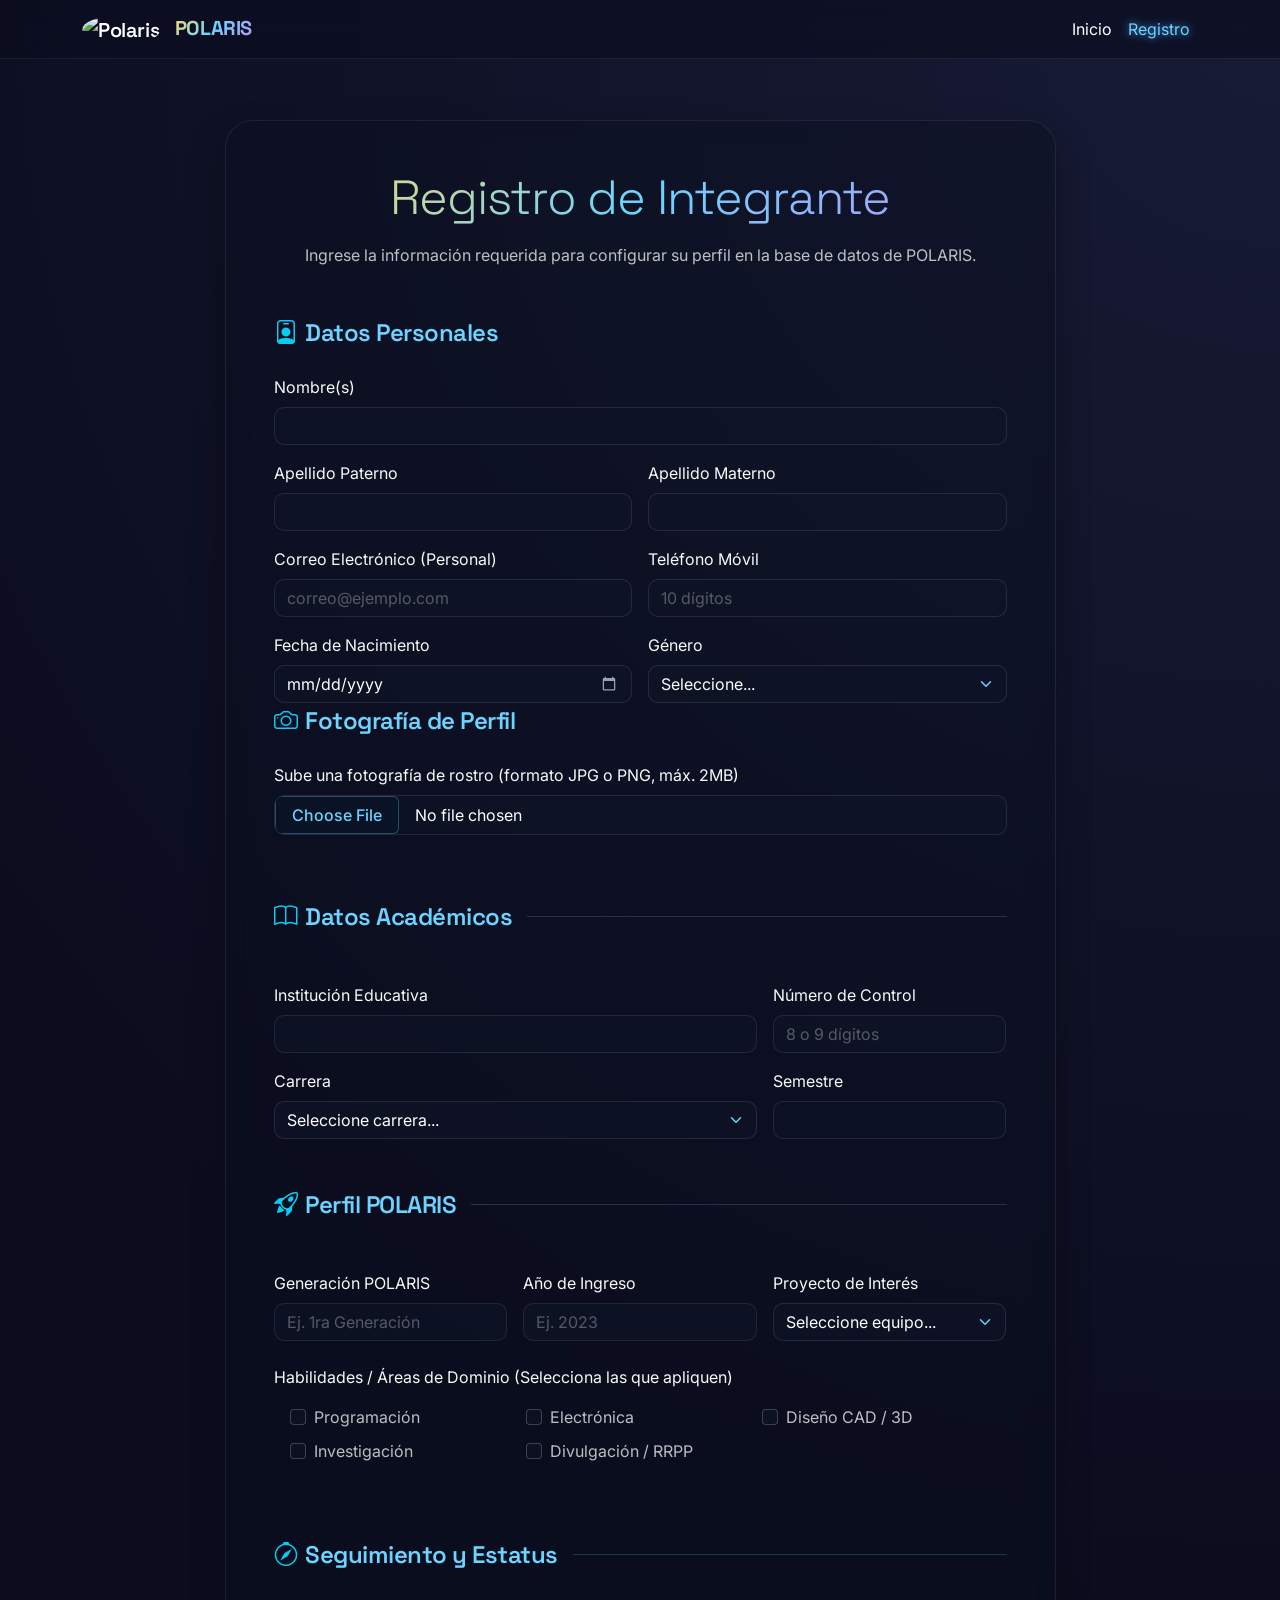
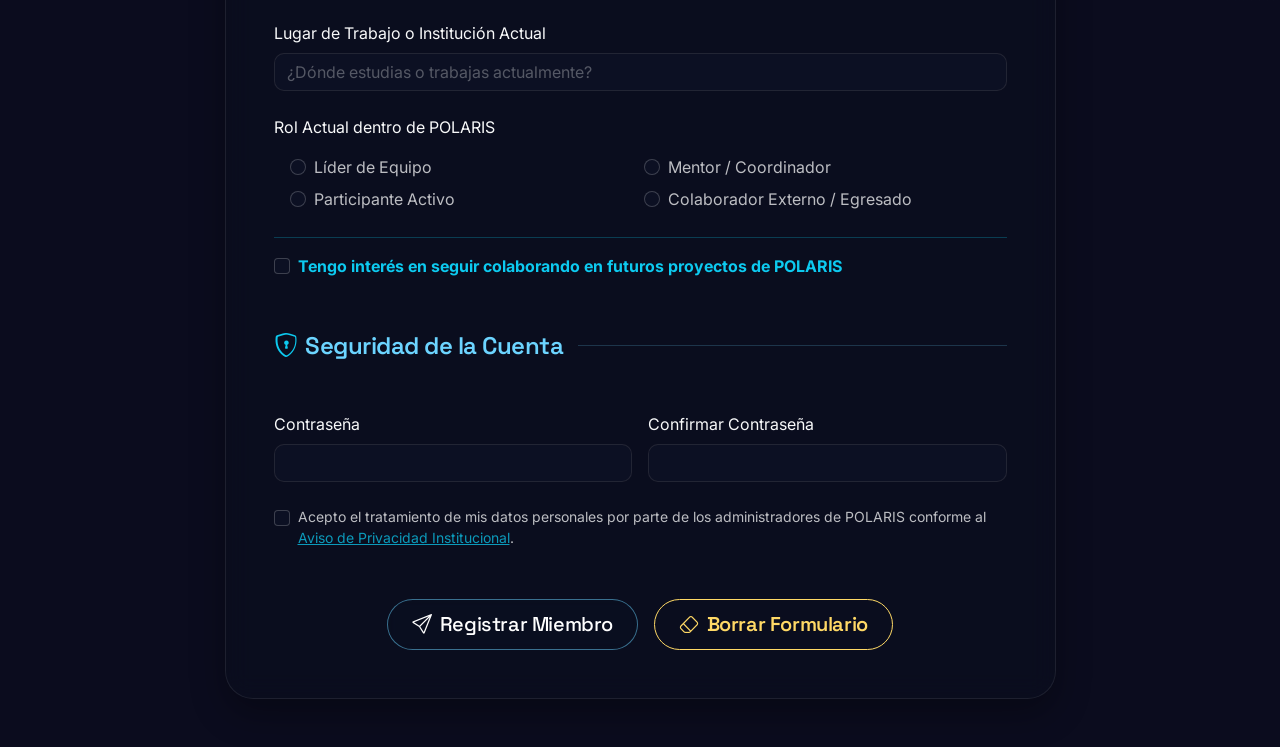
==== registro.html @ 2436511c "Commit prueba" ====
<!DOCTYPE html>

<html lang="es">
  <head>
  <meta charset="UTF-8">
    <meta name="viewport" content="width=device-width, initial-scale=1.0">
    <title>Registro | POLARIS Registry</title>
    <link href="https://cdn.jsdelivr.net/npm/bootstrap@5.3.2/dist/css/bootstrap.min.css" rel="stylesheet">
    <link rel="stylesheet" href="https://cdn.jsdelivr.net/npm/bootstrap-icons@1.11.3/font/bootstrap-icons.min.css">
    <link href="https://fonts.googleapis.com/css2?family=Space+Grotesk:wght@400;500;600;700&family=Inter:wght@300;400;500;600&display=swap" rel="stylesheet">
    <link rel="stylesheet" href="css/styles.css">
  </head>
<body class="fondo-estelar">

  <nav class="navbar navbar-expand-lg navbar-dark fixed-top navbar-vidrio">
    <div class="container">
    <a class="navbar-brand" href="index.html">
<img src="images/logo.png"
alt="Polaris"
class="imagen-circular"
style="height: 70px; width: 70px; margin-right: 10px; object-fit: cover;">      <span class="fw-bold texto-degradado">POLARIS</span>
</a>
<button class="navbar-toggler" type="button" data-bs-toggle="collapse" data-bs-target="#navbarPolaris">
<span class="navbar-toggler-icon"></span>
</button>
<div class="collapse navbar-collapse" id="navbarPolaris">
<ul class="navbar-nav ms-auto mb-2 mb-lg-0">
<li class="nav-item"><a class="nav-link" href="index.html">Inicio</a></li>
<li class="nav-item"><a class="nav-link active text-info" href="registro.html">Registro</a></li>
</ul>
</div>
</div>
</nav>

<main class="container py-5 mt-5">
<div class="row justify-content-center mt-4">
<div class="col-lg-10 col-xl-9">

  <div class="tarjeta-vidrio p-4 p-md-5">
    <div class="text-center mb-5">
      <h2 class="display-5 texto-degradado mb-3">Registro de Integrante</h2>
      <p class="text-light opacity-75">Ingrese la información requerida para configurar su perfil en la base de datos de POLARIS.</p>
    </div>

    <form action="#" method="POST" id="registration-form">
        
      <fieldset class="mb-5">
        <legend class="fs-4 mb-4"><i class="bi bi-person-badge text-info me-2"></i>Datos Personales</legend>
        
        <div class="mb-3">
          <label for="first-name" class="form-label text-light">Nombre(s)</label>
          <input type="text" class="form-control input-espacial" id="first-name" name="first-name" required>
        </div>

        <div class="row g-3 mb-3">
          <div class="col-md-6">
            <label for="last-name-p" class="form-label text-light">Apellido Paterno</label>
            <input type="text" class="form-control input-espacial" id="last-name-p" name="last-name-p" required>
          </div>
          <div class="col-md-6">
            <label for="last-name-m" class="form-label text-light">Apellido Materno</label>
            <input type="text" class="form-control input-espacial" id="last-name-m" name="last-name-m" required>
          </div>
        </div>

        <div class="row g-3 mb-3">
          <div class="col-md-6">
            <label for="personal-email" class="form-label text-light">Correo Electrónico (Personal)</label>
            <input type="email" class="form-control input-espacial" id="personal-email" name="personal-email" required placeholder="correo@ejemplo.com">
          </div>
          <div class="col-md-6">
            <label for="phone" class="form-label text-light">Teléfono Móvil</label>
            <input type="tel" class="form-control input-espacial" id="phone" name="phone" required placeholder="10 dígitos" pattern="[0-9]{10}">
          </div>
        </div>

        <div class="row g-3">
          <div class="col-md-6">
            <label for="birth-date" class="form-label text-light">Fecha de Nacimiento</label>
            <input type="date" class="form-control input-espacial" id="birth-date" name="birth-date" required>
          </div>
          <div class="col-md-6">
            <label for="gender" class="form-label text-light">Género</label>
            <select class="form-select input-espacial" id="gender" name="gender" required>
              <option value="" disabled selected>Seleccione...</option>
              <option value="M">Masculino</option>
              <option value="F">Femenino</option>
              <option value="O">Otro / Prefiero no decirlo</option>
            </select>
          </div>
        </div>
        <legend class="fs-4 mb-4"><i class="bi bi-camera text-info me-2"></i>Fotografía de Perfil</legend>
<div class="mb-3">
<label for="profile-pic" class="form-label text-light">Sube una fotografía de rostro (formato JPG o PNG, máx. 2MB)</label>
<input type="file" class="form-control input-espacial" id="profile-pic" name="profile-pic" accept="image/png, image/jpeg" required>
</div>
      </fieldset>
      



      <fieldset class="mb-5">
        <legend class="fs-4 mb-4"><i class="bi bi-book text-info me-2"></i>Datos Académicos</legend>
        
        <div class="row g-3 mb-3">
          <div class="col-md-8">
            <label for="institution" class="form-label text-light">Institución Educativa</label>
            <input type="text" class="form-control input-espacial" id="institution" name="institution" required>
          </div>
          <div class="col-md-4">
            <label for="student-id" class="form-label text-light">Número de Control</label>
            <input type="text" class="form-control input-espacial" id="student-id" name="student-id" placeholder="8 o 9 dígitos" required>
          </div>
        </div>

        <div class="row g-3">
          <div class="col-md-8">
            <label for="career" class="form-label text-light">Carrera</label>
            <select class="form-select input-espacial" id="career" name="career" required>
              <option value="" disabled selected>Seleccione carrera...</option>
              <option value="sistemas">Ing. en Sistemas Computacionales</option>
              <option value="mecatronica">Ing. Mecatrónica</option>
              <option value="electronica">Ing. Electrónica</option>
              <option value="redes">Ing. en Redes</option>
              <option value="otra">Otra</option>
            </select>
          </div>
          <div class="col-md-4">
            <label for="semester" class="form-label text-light">Semestre</label>
            <input type="number" class="form-control input-espacial" id="semester" name="semester" min="1" max="14" required>
          </div>
        </div>
      </fieldset>


      
      <fieldset class="mb-5">
        <legend class="fs-4 mb-4"><i class="bi bi-rocket-takeoff text-info me-2"></i>Perfil POLARIS</legend>
        
        <div class="row g-3 mb-4">
          <div class="col-md-4">
            <label for="polaris-gen" class="form-label text-light">Generación POLARIS</label>
            <input type="text" class="form-control input-espacial" id="polaris-gen" name="polaris-gen" placeholder="Ej. 1ra Generación" required>
          </div>
          <div class="col-md-4">
            <label for="admission-year" class="form-label text-light">Año de Ingreso</label>
            <input type="number" class="form-control input-espacial" id="admission-year" name="admission-year" min="2020" max="2030" placeholder="Ej. 2023" required>
          </div>
          <div class="col-md-4">
            <label for="project-interest" class="form-label text-light">Proyecto de Interés</label>
            <select class="form-select input-espacial" id="project-interest" name="project-interest" required>
              <option value="" disabled selected>Seleccione equipo...</option>
              <option value="mentes">Mentes en Órbita</option>
              <option value="polarix">PolariX</option>
              <option value="hydronautas">Hydronautas</option>
              <option value="otro">Otro</option>
            </select>
          </div>
        </div>

        <div class="mb-4">
          <label class="form-label text-light d-block mb-3">Habilidades / Áreas de Dominio (Selecciona las que apliquen)</label>
          <div class="row g-2 px-3">
            <div class="col-md-4 col-sm-6">
              <div class="form-check custom-checkbox">
                <input class="form-check-input input-espacial-check" type="checkbox" value="programacion" id="hab-prog">
                <label class="form-check-label text-light opacity-75" for="hab-prog">Programación</label>
              </div>
            </div>
            <div class="col-md-4 col-sm-6">
              <div class="form-check custom-checkbox">
                <input class="form-check-input input-espacial-check" type="checkbox" value="electronica" id="hab-elec">
                <label class="form-check-label text-light opacity-75" for="hab-elec">Electrónica</label>
              </div>
            </div>
            <div class="col-md-4 col-sm-6">
              <div class="form-check custom-checkbox">
                <input class="form-check-input input-espacial-check" type="checkbox" value="cad" id="hab-cad">
                <label class="form-check-label text-light opacity-75" for="hab-cad">Diseño CAD / 3D</label>
              </div>
            </div>
            <div class="col-md-4 col-sm-6">
              <div class="form-check custom-checkbox">
                <input class="form-check-input input-espacial-check" type="checkbox" value="investigacion" id="hab-inv">
                <label class="form-check-label text-light opacity-75" for="hab-inv">Investigación</label>
              </div>
            </div>
            <div class="col-md-4 col-sm-6">
              <div class="form-check custom-checkbox">
                <input class="form-check-input input-espacial-check" type="checkbox" value="divulgacion" id="hab-div">
                <label class="form-check-label text-light opacity-75" for="hab-div">Divulgación / RRPP</label>
              </div>
            </div>
          </div>
        </div>
      </fieldset>

      <fieldset class="mb-5">
        <legend class="fs-4 mb-4"><i class="bi bi-compass text-info me-2"></i>Seguimiento y Estatus</legend>

        <div class="mb-4">
          <label for="current-workplace" class="form-label text-light">Lugar de Trabajo o Institución Actual</label>
          <input type="text" class="form-control input-espacial" id="current-workplace" name="current-workplace" placeholder="¿Dónde estudias o trabajas actualmente?">
        </div>

        <div class="mb-4">
          <label class="form-label text-light d-block mb-3">Rol Actual dentro de POLARIS</label>
          <div class="row g-2 px-3">
            <div class="col-md-6">
              <div class="form-check">
                <input class="form-check-input input-espacial-radio" type="radio" name="current-role" id="rol-lider" value="lider" required>
                <label class="form-check-label text-light opacity-75" for="rol-lider">Líder de Equipo</label>
              </div>
              <div class="form-check mt-2">
                <input class="form-check-input input-espacial-radio" type="radio" name="current-role" id="rol-participante" value="participante" required >
                <label class="form-check-label text-light opacity-75" for="rol-participante">Participante Activo</label>
              </div>
            </div>
            <div class="col-md-6">
              <div class="form-check">
                <input class="form-check-input input-espacial-radio" type="radio" name="current-role" id="rol-mentor" value="mentor" required>
                <label class="form-check-label text-light opacity-75" for="rol-mentor">Mentor / Coordinador</label>
              </div>
              <div class="form-check mt-2">
                <input class="form-check-input input-espacial-radio" type="radio" name="current-role" id="rol-colaborador" value="colaborador" required>
                <label class="form-check-label text-light opacity-75" for="rol-colaborador">Colaborador Externo / Egresado</label>
              </div>
            </div>
          </div>
        </div>

        <div class="form-check custom-checkbox mt-4 border-top border-info border-opacity-25 pt-3">
          <input class="form-check-input input-espacial-check" type="checkbox" value="si" id="continue-collaborating" >
          <label class="form-check-label text-info fw-bold" for="continue-collaborating">
            Tengo interés en seguir colaborando en futuros proyectos de POLARIS
          </label>
        </div>
      </fieldset>

      <fieldset class="mb-5">
        <legend class="fs-4 mb-4"><i class="bi bi-shield-lock text-info me-2"></i>Seguridad de la Cuenta</legend>
        <div class="row g-3">
          <div class="col-md-6">
            <label for="password" class="form-label text-light">Contraseña</label>
            <input type="password" class="form-control input-espacial" id="password" name="password" required minlength="8">
          </div>
          <div class="col-md-6">
            <label for="confirm-password" class="form-label text-light">Confirmar Contraseña</label>
            <input type="password" class="form-control input-espacial" id="confirm-password" name="confirm-password" required minlength="8">
          </div>
        </div>

        <br>
        <div class="form-check custom-checkbox">
          <input class="form-check-input input-espacial-check" type="checkbox" value="" id="privacyPolicy" required>
          <label class="form-check-label text-light small opacity-75" for="privacyPolicy">
            Acepto el tratamiento de mis datos personales por parte de los administradores de POLARIS conforme al <a href="#" class="text-info">Aviso de Privacidad Institucional</a>.
          </label>
          <div class="invalid-feedback">
            Debe aceptar los términos para continuar.
          </div>
        </div>
      </fieldset>

      <div class="d-flex flex-wrap gap-3 justify-content-center mt-4">
        <button type="submit" class="btn boton-neon btn-lg px-4"><i class="bi bi-send me-2"></i>Registrar Miembro</button>
        <button type="reset" class="btn boton-contorno-neon btn-lg px-4"><i class="bi bi-eraser me-2"></i>Borrar Formulario</button>
      </div>
    </form>

  </div>
</div>
---- css/styles.css ----
/* === RESET Y BASE === */
* {
  margin: 0;
  padding: 0;
  box-sizing: border-box;
}

body {
  font-family: 'Inter', sans-serif;
  background-color: #0B0C1E;
  color: #e0e0f0;
  scroll-behavior: smooth;
  display: flex;
  flex-direction: column;
  min-height: 100vh; /* Para que el footer se quede abajo si hay poco contenido */
}

/* Utilidad para páginas secundarias que no tienen imagen hero */
.fondo-estelar {
  background-image: radial-gradient(circle at top right, rgba(26, 31, 58, 0.8), #0B0C1E 60%);
}

h1, h2, h3, h4, h5, legend, .navbar-brand, .btn {
  font-family: 'Space Grotesk', sans-serif;
  font-weight: 600;
  letter-spacing: -0.02em;
}

/* === VARIABLES (paleta de colores) === */
:root {
  --espacio-profundo: #0B0C1E;
  --nebulosa: #1A1F3A;
  --noche-violacea: #2D2F5E;
  --neon-azul: #4A9FF5;
  --cian-cosmico: #6CD4FF;
  --brillo-estelar: #FFD966;
  --fondo-vidrio: rgba(10, 15, 30, 0.4);
  --borde-vidrio: rgba(255, 255, 255, 0.08);
}

.texto-degradado {
  background: linear-gradient(135deg, #FFD966, #6CD4FF, #B794F4);
  -webkit-background-clip: text;
  -webkit-text-fill-color: transparent;
  background-clip: text;
}

/* === BARRA DE NAVEGACIÓN === */
.navbar-vidrio {
  background: rgba(11, 12, 30, 0.6); /* Un poco más opaco para legibilidad global */
  backdrop-filter: blur(12px);
  -webkit-backdrop-filter: blur(12px);
  border-bottom: 1px solid var(--borde-vidrio);
}
.navbar-vidrio .navbar-brand,
.navbar-vidrio .nav-link {
  color: white !important;
  transition: color 0.2s;
}
.navbar-vidrio .nav-link:hover, .navbar-vidrio .nav-link.active {
  color: var(--cian-cosmico) !important;
  text-shadow: 0 0 8px var(--neon-azul);
}

/* === BOTONES PERSONALIZADOS === */
.boton-neon {
  border-radius: 50px;
  padding: 0.6rem 2rem;
  font-weight: 500;
  border: 1px solid rgba(106, 212, 255, 0.5);
  background: rgba(10, 20, 40, 0.2);
  backdrop-filter: blur(4px);
  color: white;
  transition: 0.2s;
}
.boton-neon:hover {
  background: var(--neon-azul);
  border-color: var(--neon-azul);
  color: #0B0C1E;
  box-shadow: 0 0 25px var(--neon-azul);
  transform: translateY(-2px);
}
.boton-contorno-neon {
  border-radius: 50px;
  border: 1px solid var(--brillo-estelar);
  color: var(--brillo-estelar);
  background: transparent;
  transition: 0.2s;
}
.boton-contorno-neon:hover {
  background: var(--brillo-estelar);
  border-color: var(--brillo-estelar);
  color: #0B0C1E;
  box-shadow: 0 0 25px var(--brillo-estelar);
  transform: translateY(-2px);
}

/* === TARJETAS DE VIDRIO (glassmorphism) === */
.tarjeta-vidrio {
  background: var(--fondo-vidrio);
  backdrop-filter: blur(12px);
  -webkit-backdrop-filter: blur(12px);
  border: 1px solid var(--borde-vidrio);
  border-radius: 28px;
  transition: transform 0.3s ease, border-color 0.2s;
  overflow: hidden;
  color: #f0f0ff;
  box-shadow: 0 15px 35px rgba(0, 0, 0, 0.3);
}
/* Evitar el hover transform en el formulario para no marear al usuario al escribir */
div.tarjeta-vidrio:not(.p-4):hover {
  transform: translateY(-8px);
  border-color: rgba(106, 212, 255, 0.3);
}

/* === ESTILOS DEL FORMULARIO DE REGISTRO === */
fieldset {
  border: none;
  border-top: 1px solid rgba(106, 212, 255, 0.2);
  padding-top: 1.5rem;
  margin-top: 1.5rem;
}
fieldset:first-of-type {
  border-top: none;
  padding-top: 0;
  margin-top: 0;
}
legend {
  color: var(--cian-cosmico);
  padding-right: 15px;
  width: auto;
  float: none;
}

.input-espacial {
  background-color: rgba(15, 20, 40, 0.6) !important;
  border: 1px solid rgba(255, 255, 255, 0.1) !important;
  color: #fff !important;
  border-radius: 10px;
  transition: all 0.3s ease;
}
.input-espacial::placeholder {
  color: rgba(255, 255, 255, 0.3) !important;
}
.input-espacial:focus {
  background-color: rgba(20, 30, 60, 0.8) !important;
  border-color: var(--cian-cosmico) !important;
  box-shadow: 0 0 15px rgba(108, 212, 255, 0.2) !important;
  outline: none;
}
/* Color de iconos en selects */
.form-select.input-espacial {
  background-image: url("data:image/svg+xml,%3csvg xmlns='http://www.w3.org/2000/svg' viewBox='0 0 16 16'%3e%3cpath fill='none' stroke='%236CD4FF' stroke-linecap='round' stroke-linejoin='round' stroke-width='2' d='m2 5 6 6 6-6'/%3e%3c/svg%3e") !important;
}
/* Color del calendario en input type="date" (Solo Webkit) */
.input-espacial::-webkit-calendar-picker-indicator {
  filter: invert(1) sepia(100%) saturate(10000%) hue-rotate(180deg);
  opacity: 0.7;
  cursor: pointer;
}

/* === SECCIONES DEL INDEX === */
section {
  scroll-margin-top: 70px;
  padding: 5rem 0;
  position: relative;
}

/* === HERO === */
.hero {
  min-height: 90vh;
  display: flex;
  align-items: center;
  position: relative;
  padding: 0;
  background-image: url('https://images.unsplash.com/photo-1446776811953-b23d57bd21aa?ixlib=rb-4.0.3&auto=format&fit=crop&w=1950&q=80');
  background-size: cover;
  background-position: center 30%;
  background-attachment: fixed;
}
.hero-capa {
  position: absolute;
  top: 0; left: 0; width: 100%; height: 100%;
  background: radial-gradient(circle at 20% 30%, rgba(11,12,30,0.65) 0%, rgba(10,15,40,0.85) 100%);
}

/* === CÍRCULO LOGO === */
.circulo-logo {
  width: 200px;
  height: 200px;
  border-radius: 50%;
  background: linear-gradient(145deg, #1A1F3A, #2D2F5E);
  display: flex;
  align-items: center;
  justify-content: center;
  margin: 0 auto;
  border: 2px solid var(--cian-cosmico);
}

/* === MIEMBROS Y PROYECTOS (Código original conservado) === */
.img-proyecto {
  height: 200px;
  object-fit: cover;
  border-bottom: 2px solid var(--neon-azul);
}
.insignia-proyecto {
  background: rgba(45, 47, 94, 0.7);
  backdrop-filter: blur(4px);
  padding: 0.3rem 1rem;
  border-radius: 40px;
  font-size: 0.8rem;
  border-left: 3px solid var(--neon-azul);
  color: #d0daff;
}
.seccion-polaris {
  background-image: url('https://images.unsplash.com/photo-1464802686167-b939a6910659?ixlib=rb-4.0.3&auto=format&fit=crop&w=1950&q=80');
  background-size: cover;
  background-position: center 40%;
  background-attachment: fixed;
  position: relative;
  padding: 5rem 0;
  border-top: 1px solid rgba(106, 212, 255, 0.3);
  border-bottom: 1px solid rgba(106, 212, 255, 0.3);
}
.capa-polaris {
  position: absolute; top: 0; left: 0; width: 100%; height: 100%;
  background: radial-gradient(circle at 30% 40%, rgba(0, 5, 15, 0.5) 0%, rgba(0, 5, 20, 0.7) 100%);
  z-index: 1;
}
.seccion-polaris .container { position: relative; z-index: 2; }

/* === PIE DE PÁGINA === */
footer {
  background: #070814;
  border-top: 1px solid #2D2F5E;
}
hr { border-color: #2D2F5E; }
.borde-inferior-info { border-bottom: 3px solid var(--neon-azul); }

/* === IMAGENES DE LOGOS === */
.imagen-circular {
  width: 100%; /* O el ancho que definas en el HTML */
  height: 100%; /* O el alto que definas en el HTML */
  object-fit: cover; /* Recorta la imagen para que llene el cuadrado sin deformarse */
  border-radius: 50%; /* Hace el círculo */
}






/* === ESTILOS PARA CHECKBOXES Y RADIOS ESPACIALES === */
.input-espacial-check,
.input-espacial-radio {
background-color: rgba(15, 20, 40, 0.6);
border: 1px solid rgba(255, 255, 255, 0.2);
transition: all 0.3s ease;
cursor: pointer;
}

.input-espacial-check:checked,
.input-espacial-radio:checked {
background-color: var(--neon-azul) !important;
border-color: var(--cian-cosmico) !important;
box-shadow: 0 0 12px rgba(108, 212, 255, 0.4);
}

.input-espacial-check:focus,
.input-espacial-radio:focus {
box-shadow: 0 0 0 0.25rem rgba(108, 212, 255, 0.25);
border-color: var(--cian-cosmico);
}

.form-check-label {
cursor: pointer;
transition: color 0.3s ease;
}

.input-espacial-check:checked ~ .form-check-label,
.input-espacial-radio:checked ~ .form-check-label {
color: white !important;
opacity: 1 !important;
}



/* === ESTILO PARA EL BOTÓN DE SUBIR ARCHIVO === */
.input-espacial::file-selector-button {
background-color: rgba(10, 20, 40, 0.8);
color: var(--cian-cosmico);
border: 1px solid rgba(106, 212, 255, 0.3);
border-radius: 6px;
padding: 0.375rem 1rem;
margin-inline-end: 1rem;
transition: all 0.3s ease;
cursor: pointer;
font-family: 'Inter', sans-serif;
font-weight: 500;
}

.input-espacial::file-selector-button:hover {
background-color: var(--neon-azul);
color: #0B0C1E;
border-color: var(--neon-azul);
box-shadow: 0 0 15px rgba(106, 212, 255, 0.4);
}
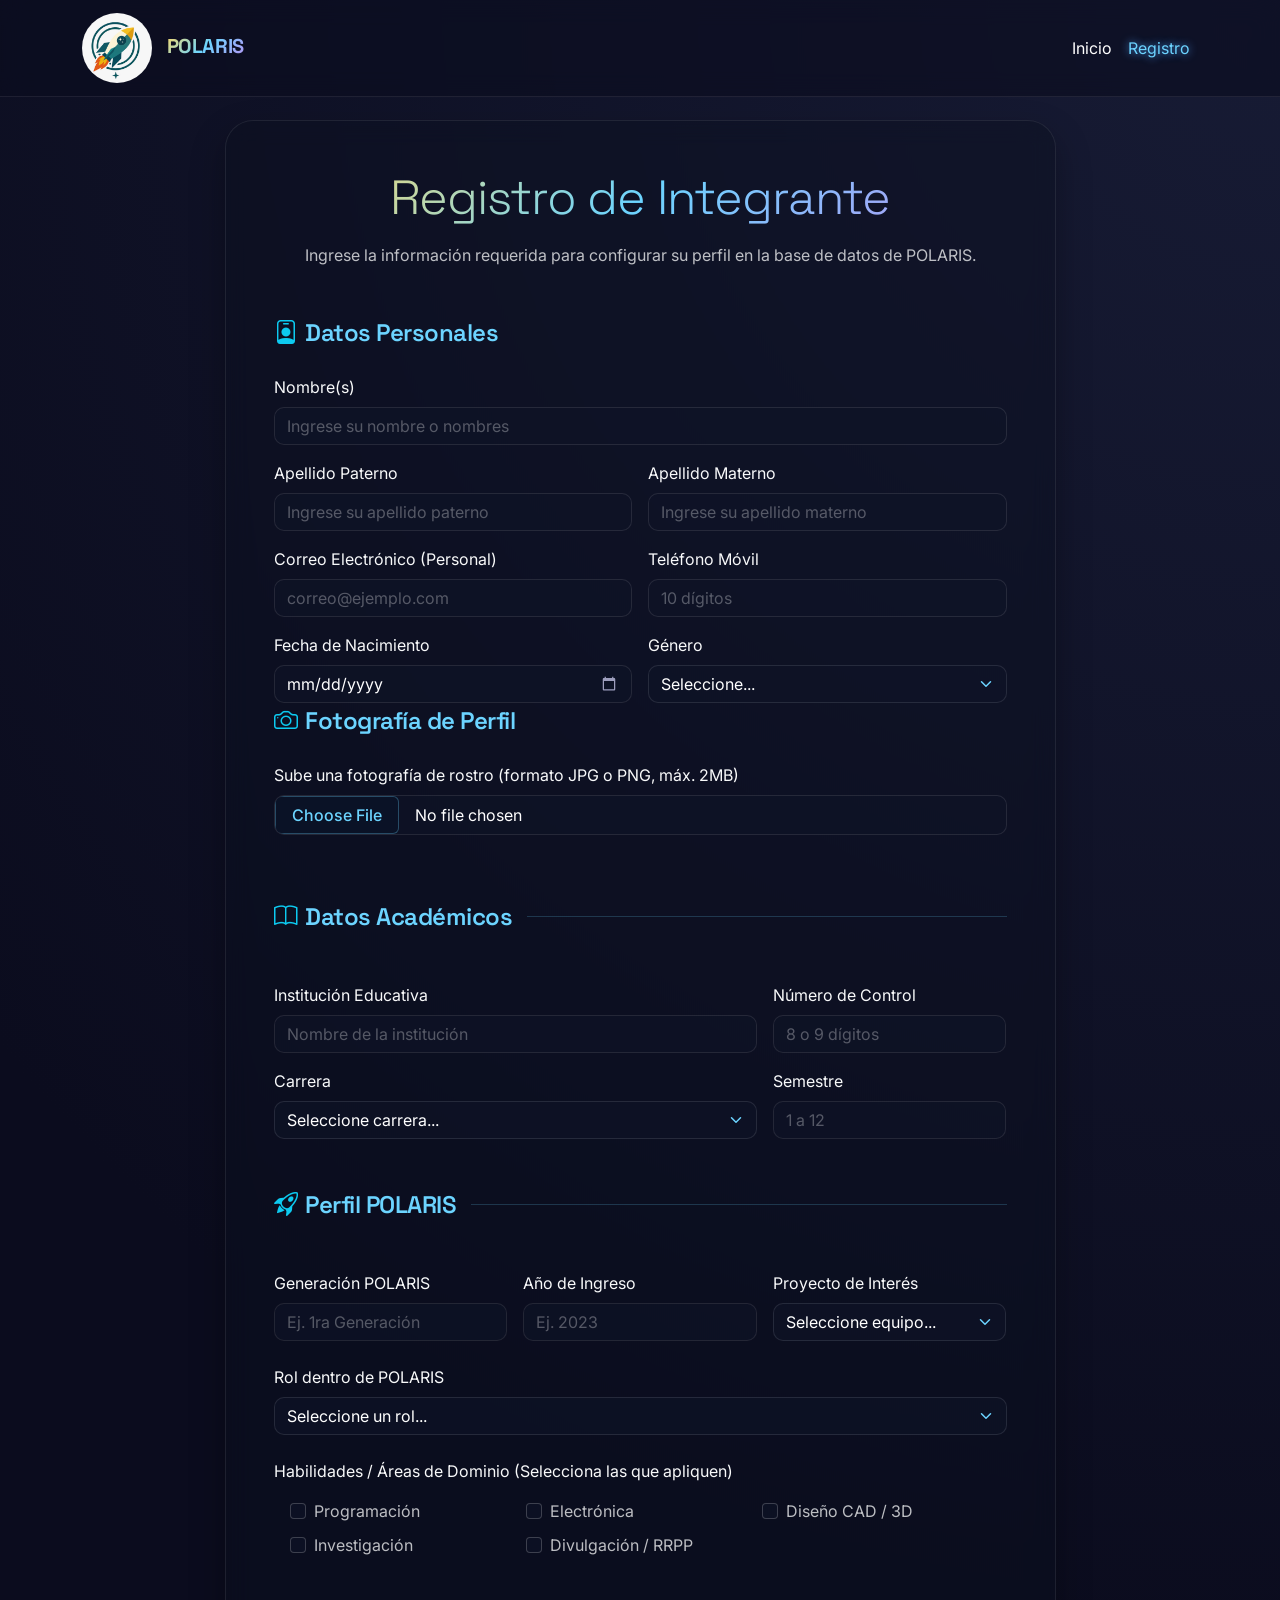
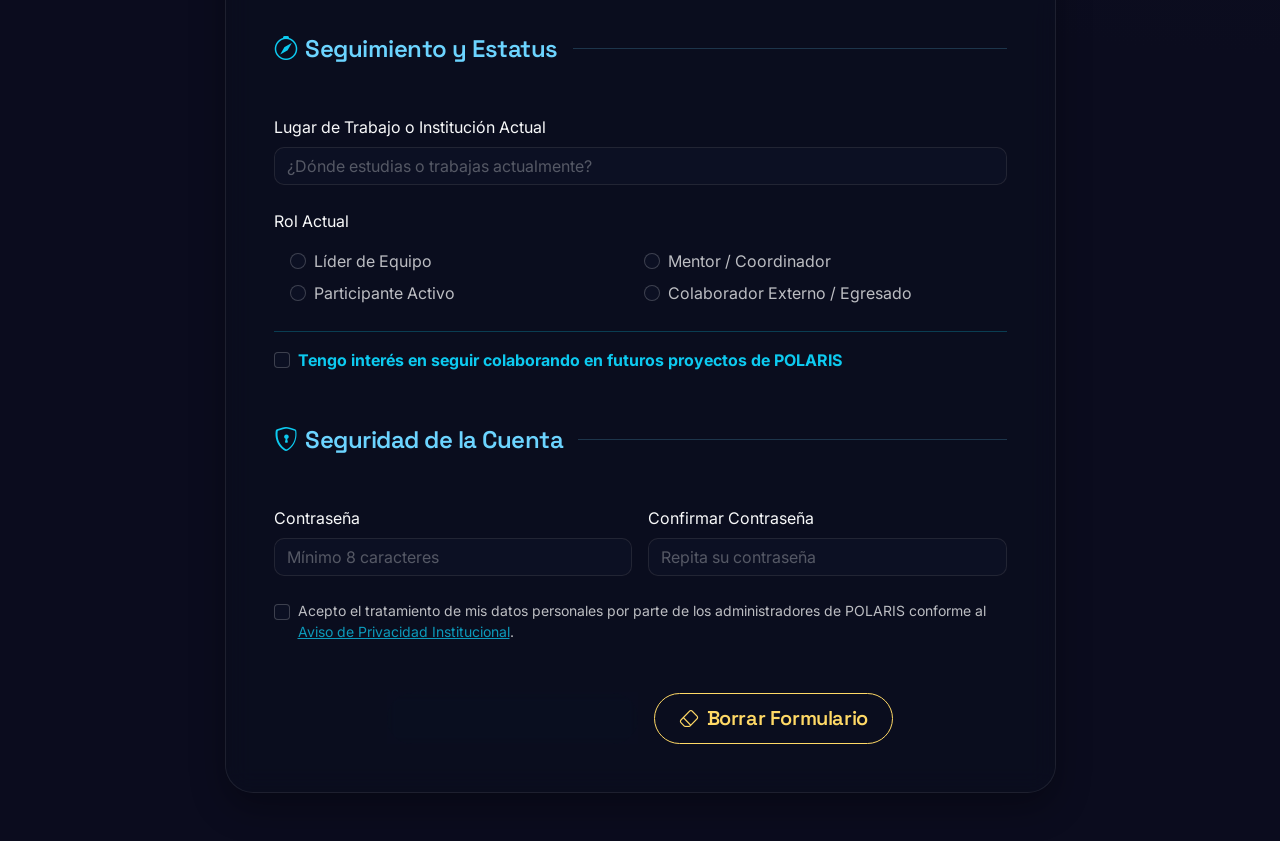
==== commit 7eb87933: "feat: Implementar validacion HTML5 en formulario POLARIS" ====
--- a/registro.html
+++ b/registro.html
@@ -4,7 +4,7 @@
   <head>
   <meta charset="UTF-8">
     <meta name="viewport" content="width=device-width, initial-scale=1.0">
-    <title>Registro | POLARIS Registry</title>
+    <title>Registro  | POLARIS Registry</title>
     <link href="https://cdn.jsdelivr.net/npm/bootstrap@5.3.2/dist/css/bootstrap.min.css" rel="stylesheet">
     <link rel="stylesheet" href="https://cdn.jsdelivr.net/npm/bootstrap-icons@1.11.3/font/bootstrap-icons.min.css">
     <link href="https://fonts.googleapis.com/css2?family=Space+Grotesk:wght@400;500;600;700&family=Inter:wght@300;400;500;600&display=swap" rel="stylesheet">
@@ -15,7 +15,7 @@
   <nav class="navbar navbar-expand-lg navbar-dark fixed-top navbar-vidrio">
     <div class="container">
     <a class="navbar-brand" href="index.html">
-<img src="images/logo.png"
+<img src="imagenes/logo.png"
 alt="Polaris"
 class="imagen-circular"
 style="height: 70px; width: 70px; margin-right: 10px; object-fit: cover;">      <span class="fw-bold texto-degradado">POLARIS</span>
@@ -49,28 +49,28 @@
         
         <div class="mb-3">
           <label for="first-name" class="form-label text-light">Nombre(s)</label>
-          <input type="text" class="form-control input-espacial" id="first-name" name="first-name" required>
+          <input type="text" class="form-control input-espacial" id="first-name" name="first-name" required maxlength="50" placeholder="Ingrese su nombre o nombres">
         </div>
 
         <div class="row g-3 mb-3">
           <div class="col-md-6">
             <label for="last-name-p" class="form-label text-light">Apellido Paterno</label>
-            <input type="text" class="form-control input-espacial" id="last-name-p" name="last-name-p" required>
+            <input type="text" class="form-control input-espacial" id="last-name-p" name="last-name-p" required maxlength="30" placeholder="Ingrese su apellido paterno">
           </div>
           <div class="col-md-6">
             <label for="last-name-m" class="form-label text-light">Apellido Materno</label>
-            <input type="text" class="form-control input-espacial" id="last-name-m" name="last-name-m" required>
+            <input type="text" class="form-control input-espacial" id="last-name-m" name="last-name-m" required maxlength="30" placeholder="Ingrese su apellido materno">
           </div>
         </div>
 
         <div class="row g-3 mb-3">
           <div class="col-md-6">
             <label for="personal-email" class="form-label text-light">Correo Electrónico (Personal)</label>
-            <input type="email" class="form-control input-espacial" id="personal-email" name="personal-email" required placeholder="correo@ejemplo.com">
+            <input type="email" class="form-control input-espacial" id="personal-email" name="personal-email" required maxlength="80" placeholder="correo@ejemplo.com">
           </div>
           <div class="col-md-6">
             <label for="phone" class="form-label text-light">Teléfono Móvil</label>
-            <input type="tel" class="form-control input-espacial" id="phone" name="phone" required placeholder="10 dígitos" pattern="[0-9]{10}">
+            <input type="tel" class="form-control input-espacial" id="phone" name="phone" required placeholder="10 dígitos" pattern="[0-9]{10}" maxlength="10">
           </div>
         </div>
 
@@ -105,11 +105,11 @@
         <div class="row g-3 mb-3">
           <div class="col-md-8">
             <label for="institution" class="form-label text-light">Institución Educativa</label>
-            <input type="text" class="form-control input-espacial" id="institution" name="institution" required>
+            <input type="text" class="form-control input-espacial" id="institution" name="institution" required maxlength="100" placeholder="Nombre de la institución">
           </div>
           <div class="col-md-4">
             <label for="student-id" class="form-label text-light">Número de Control</label>
-            <input type="text" class="form-control input-espacial" id="student-id" name="student-id" placeholder="8 o 9 dígitos" required>
+            <input type="text" class="form-control input-espacial" id="student-id" name="student-id" placeholder="8 o 9 dígitos" pattern="[0-9]{8,9}" maxlength="9" required>
           </div>
         </div>
 
@@ -127,7 +127,7 @@
           </div>
           <div class="col-md-4">
             <label for="semester" class="form-label text-light">Semestre</label>
-            <input type="number" class="form-control input-espacial" id="semester" name="semester" min="1" max="14" required>
+            <input type="number" class="form-control input-espacial" id="semester" name="semester" min="1" max="12" required placeholder="1 a 12">
           </div>
         </div>
       </fieldset>
@@ -140,7 +140,7 @@
         <div class="row g-3 mb-4">
           <div class="col-md-4">
             <label for="polaris-gen" class="form-label text-light">Generación POLARIS</label>
-            <input type="text" class="form-control input-espacial" id="polaris-gen" name="polaris-gen" placeholder="Ej. 1ra Generación" required>
+            <input type="text" class="form-control input-espacial" id="polaris-gen" name="polaris-gen" placeholder="Ej. 1ra Generación" maxlength="30" required>
           </div>
           <div class="col-md-4">
             <label for="admission-year" class="form-label text-light">Año de Ingreso</label>
@@ -159,35 +159,47 @@
         </div>
 
         <div class="mb-4">
+          <label for="polaris-role" class="form-label text-light">Rol dentro de POLARIS</label>
+          <select class="form-select input-espacial" id="polaris-role" name="polaris-role" required>
+            <option value="" disabled selected>Seleccione un rol...</option>
+            <option value="investigador">Investigador</option>
+            <option value="desarrollador">Desarrollador</option>
+            <option value="diseñador">Diseñador</option>
+            <option value="colaborador">Colaborador</option>
+            <option value="lider">Líder de equipo</option>
+          </select>
+        </div>
+
+        <div class="mb-4">
           <label class="form-label text-light d-block mb-3">Habilidades / Áreas de Dominio (Selecciona las que apliquen)</label>
           <div class="row g-2 px-3">
             <div class="col-md-4 col-sm-6">
               <div class="form-check custom-checkbox">
-                <input class="form-check-input input-espacial-check" type="checkbox" value="programacion" id="hab-prog">
+                <input class="form-check-input input-espacial-check" type="checkbox" value="programacion" id="hab-prog" name="skills[]">
                 <label class="form-check-label text-light opacity-75" for="hab-prog">Programación</label>
               </div>
             </div>
             <div class="col-md-4 col-sm-6">
               <div class="form-check custom-checkbox">
-                <input class="form-check-input input-espacial-check" type="checkbox" value="electronica" id="hab-elec">
+                <input class="form-check-input input-espacial-check" type="checkbox" value="electronica" id="hab-elec" name="skills[]">
                 <label class="form-check-label text-light opacity-75" for="hab-elec">Electrónica</label>
               </div>
             </div>
             <div class="col-md-4 col-sm-6">
               <div class="form-check custom-checkbox">
-                <input class="form-check-input input-espacial-check" type="checkbox" value="cad" id="hab-cad">
+                <input class="form-check-input input-espacial-check" type="checkbox" value="cad" id="hab-cad" name="skills[]">
                 <label class="form-check-label text-light opacity-75" for="hab-cad">Diseño CAD / 3D</label>
               </div>
             </div>
             <div class="col-md-4 col-sm-6">
               <div class="form-check custom-checkbox">
-                <input class="form-check-input input-espacial-check" type="checkbox" value="investigacion" id="hab-inv">
+                <input class="form-check-input input-espacial-check" type="checkbox" value="investigacion" id="hab-inv" name="skills[]">
                 <label class="form-check-label text-light opacity-75" for="hab-inv">Investigación</label>
               </div>
             </div>
             <div class="col-md-4 col-sm-6">
               <div class="form-check custom-checkbox">
-                <input class="form-check-input input-espacial-check" type="checkbox" value="divulgacion" id="hab-div">
+                <input class="form-check-input input-espacial-check" type="checkbox" value="divulgacion" id="hab-div" name="skills[]">
                 <label class="form-check-label text-light opacity-75" for="hab-div">Divulgación / RRPP</label>
               </div>
             </div>
@@ -200,29 +212,29 @@
 
         <div class="mb-4">
           <label for="current-workplace" class="form-label text-light">Lugar de Trabajo o Institución Actual</label>
-          <input type="text" class="form-control input-espacial" id="current-workplace" name="current-workplace" placeholder="¿Dónde estudias o trabajas actualmente?">
-        </div>
-
-        <div class="mb-4">
-          <label class="form-label text-light d-block mb-3">Rol Actual dentro de POLARIS</label>
+          <input type="text" class="form-control input-espacial" id="current-workplace" name="current-workplace" maxlength="100" placeholder="¿Dónde estudias o trabajas actualmente?">
+        </div>
+
+        <div class="mb-4">
+          <label class="form-label text-light d-block mb-3">Rol Actual</label>
           <div class="row g-2 px-3">
             <div class="col-md-6">
               <div class="form-check">
-                <input class="form-check-input input-espacial-radio" type="radio" name="current-role" id="rol-lider" value="lider" required>
+                <input class="form-check-input input-espacial-radio" type="radio" name="current-role" id="rol-lider" value="lider">
                 <label class="form-check-label text-light opacity-75" for="rol-lider">Líder de Equipo</label>
               </div>
               <div class="form-check mt-2">
-                <input class="form-check-input input-espacial-radio" type="radio" name="current-role" id="rol-participante" value="participante" required >
+                <input class="form-check-input input-espacial-radio" type="radio" name="current-role" id="rol-participante" value="participante">
                 <label class="form-check-label text-light opacity-75" for="rol-participante">Participante Activo</label>
               </div>
             </div>
             <div class="col-md-6">
               <div class="form-check">
-                <input class="form-check-input input-espacial-radio" type="radio" name="current-role" id="rol-mentor" value="mentor" required>
+                <input class="form-check-input input-espacial-radio" type="radio" name="current-role" id="rol-mentor" value="mentor">
                 <label class="form-check-label text-light opacity-75" for="rol-mentor">Mentor / Coordinador</label>
               </div>
               <div class="form-check mt-2">
-                <input class="form-check-input input-espacial-radio" type="radio" name="current-role" id="rol-colaborador" value="colaborador" required>
+                <input class="form-check-input input-espacial-radio" type="radio" name="current-role" id="rol-colaborador" value="colaborador">
                 <label class="form-check-label text-light opacity-75" for="rol-colaborador">Colaborador Externo / Egresado</label>
               </div>
             </div>
@@ -230,7 +242,7 @@
         </div>
 
         <div class="form-check custom-checkbox mt-4 border-top border-info border-opacity-25 pt-3">
-          <input class="form-check-input input-espacial-check" type="checkbox" value="si" id="continue-collaborating" >
+          <input class="form-check-input input-espacial-check" type="checkbox" value="si" id="continue-collaborating" name="continue-collaborating">
           <label class="form-check-label text-info fw-bold" for="continue-collaborating">
             Tengo interés en seguir colaborando en futuros proyectos de POLARIS
           </label>
@@ -242,17 +254,17 @@
         <div class="row g-3">
           <div class="col-md-6">
             <label for="password" class="form-label text-light">Contraseña</label>
-            <input type="password" class="form-control input-espacial" id="password" name="password" required minlength="8">
+            <input type="password" class="form-control input-espacial" id="password" name="password" required minlength="8" maxlength="20" placeholder="Mínimo 8 caracteres">
           </div>
           <div class="col-md-6">
             <label for="confirm-password" class="form-label text-light">Confirmar Contraseña</label>
-            <input type="password" class="form-control input-espacial" id="confirm-password" name="confirm-password" required minlength="8">
+            <input type="password" class="form-control input-espacial" id="confirm-password" name="confirm-password" required minlength="8" maxlength="20" placeholder="Repita su contraseña">
           </div>
         </div>
 
         <br>
         <div class="form-check custom-checkbox">
-          <input class="form-check-input input-espacial-check" type="checkbox" value="" id="privacyPolicy" required>
+          <input class="form-check-input input-espacial-check" type="checkbox" value="aceptado" id="privacyPolicy" name="privacyPolicy" required>
           <label class="form-check-label text-light small opacity-75" for="privacyPolicy">
             Acepto el tratamiento de mis datos personales por parte de los administradores de POLARIS conforme al <a href="#" class="text-info">Aviso de Privacidad Institucional</a>.
           </label>
@@ -269,4 +281,10 @@
     </form>
 
   </div>
-</div>+</div>
+</div>
+</main>
+
+<script src="https://cdn.jsdelivr.net/npm/bootstrap@5.3.2/dist/js/bootstrap.bundle.min.js"></script>
+</body>
+</html>
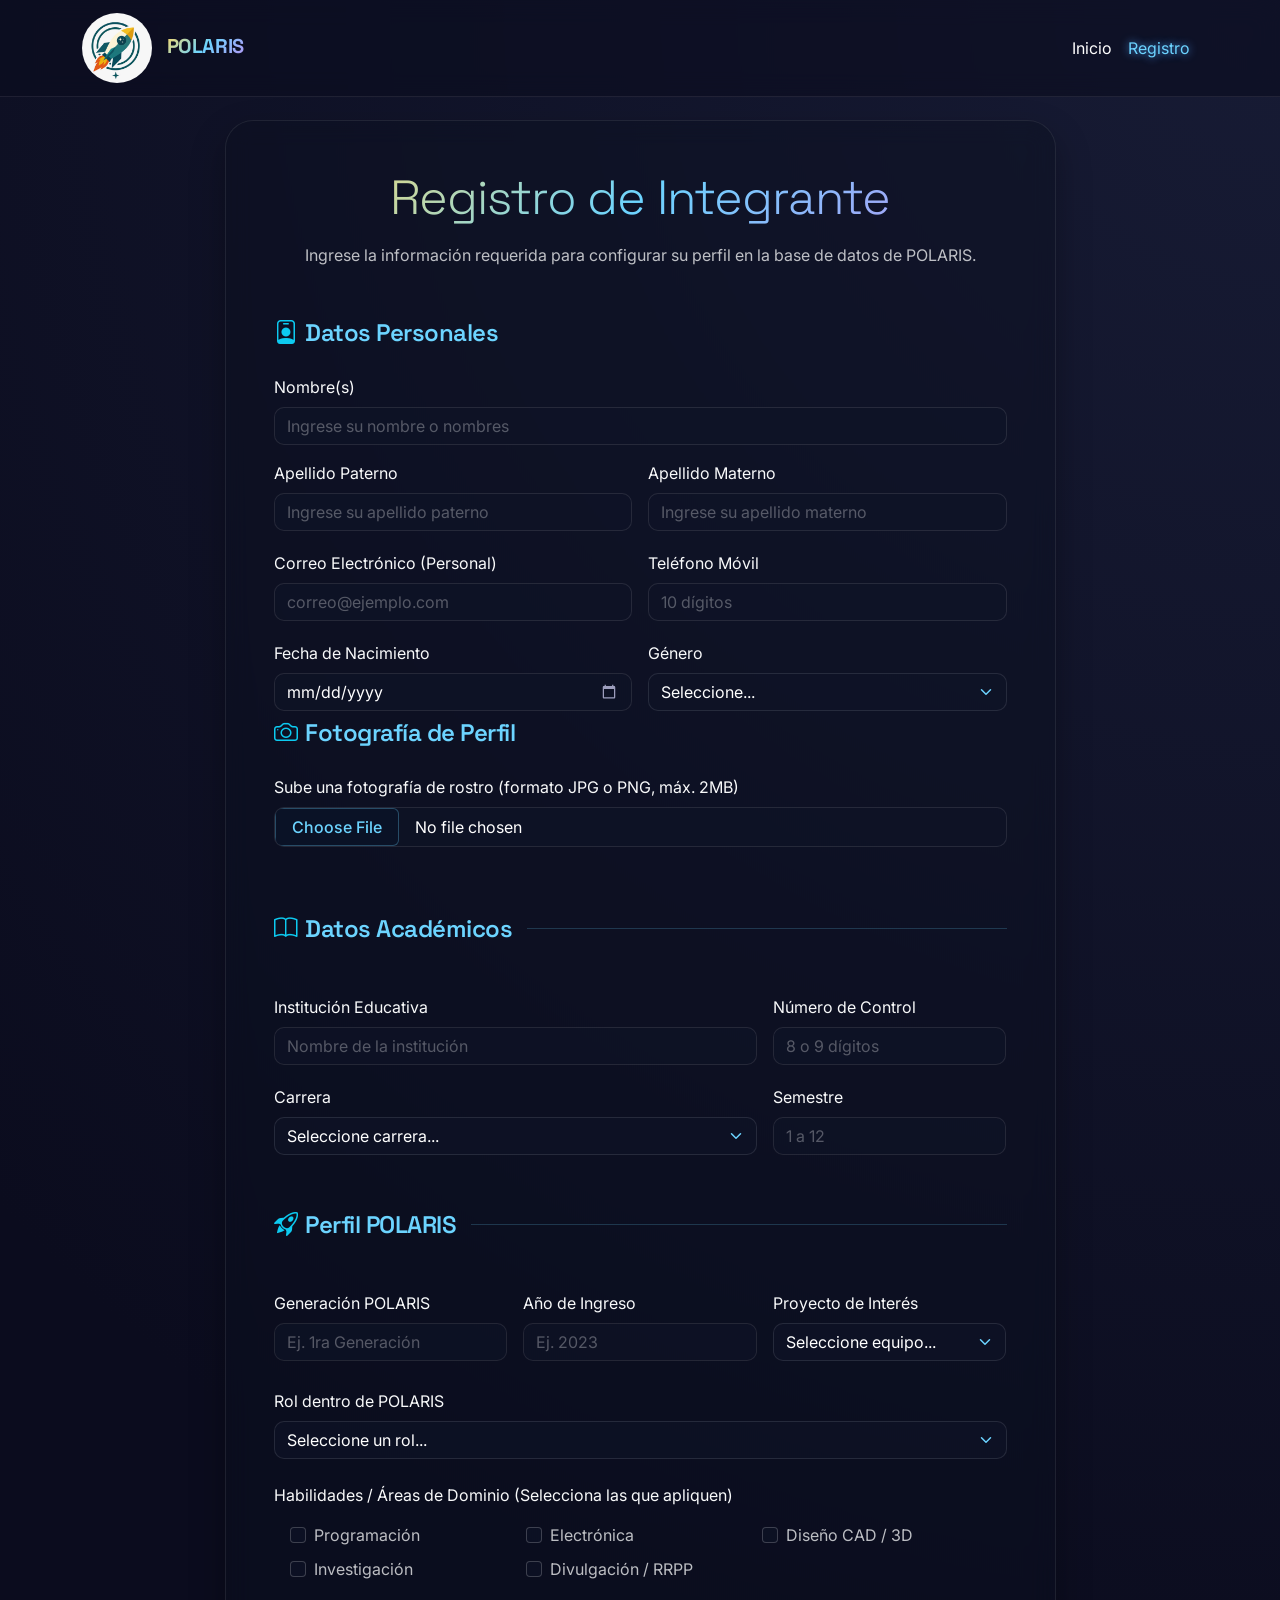
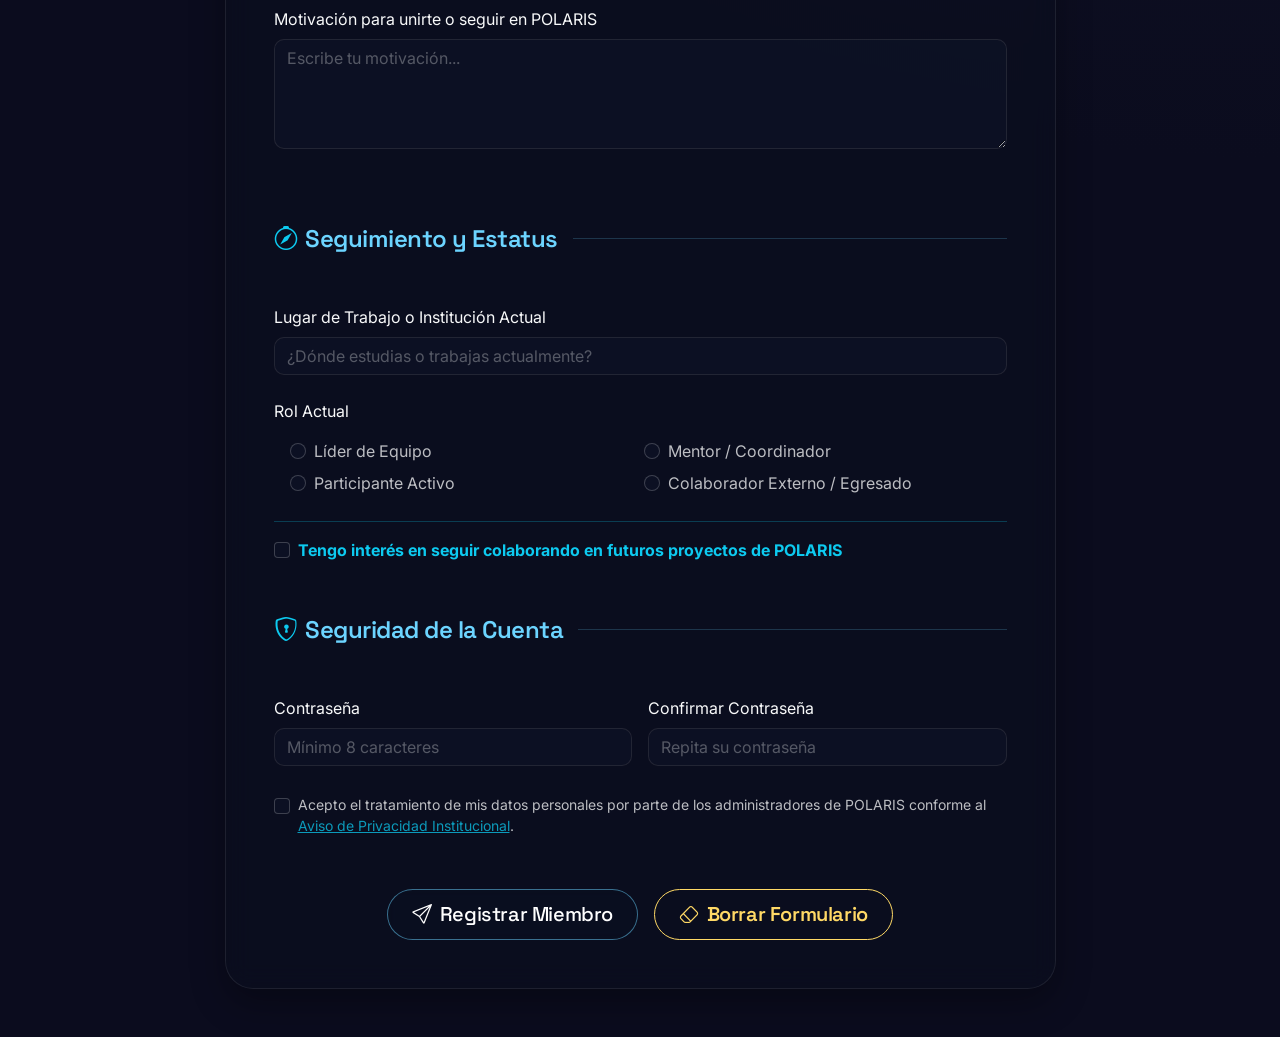
==== commit bdffe07b: "feat: Implementar validación HTML en formulario POLARIS" ====
--- a/registro.html
+++ b/registro.html
@@ -42,7 +42,9 @@
       <p class="text-light opacity-75">Ingrese la información requerida para configurar su perfil en la base de datos de POLARIS.</p>
     </div>
 
-    <form action="#" method="POST" id="registration-form">
+    <div id="form-message" class="alert alert-danger d-none" role="alert"></div>
+
+    <form action="#" method="POST" id="registration-form" novalidate>
         
       <fieldset class="mb-5">
         <legend class="fs-4 mb-4"><i class="bi bi-person-badge text-info me-2"></i>Datos Personales</legend>
@@ -50,16 +52,19 @@
         <div class="mb-3">
           <label for="first-name" class="form-label text-light">Nombre(s)</label>
           <input type="text" class="form-control input-espacial" id="first-name" name="first-name" required maxlength="50" placeholder="Ingrese su nombre o nombres">
+          <div class="text-danger small mt-1 error-message" id="error-first-name"></div>
         </div>
 
         <div class="row g-3 mb-3">
           <div class="col-md-6">
             <label for="last-name-p" class="form-label text-light">Apellido Paterno</label>
             <input type="text" class="form-control input-espacial" id="last-name-p" name="last-name-p" required maxlength="30" placeholder="Ingrese su apellido paterno">
+            <div class="text-danger small mt-1 error-message" id="error-last-name-p"></div>
           </div>
           <div class="col-md-6">
             <label for="last-name-m" class="form-label text-light">Apellido Materno</label>
             <input type="text" class="form-control input-espacial" id="last-name-m" name="last-name-m" required maxlength="30" placeholder="Ingrese su apellido materno">
+            <div class="text-danger small mt-1 error-message" id="error-last-name-m"></div>
           </div>
         </div>
 
@@ -67,10 +72,12 @@
           <div class="col-md-6">
             <label for="personal-email" class="form-label text-light">Correo Electrónico (Personal)</label>
             <input type="email" class="form-control input-espacial" id="personal-email" name="personal-email" required maxlength="80" placeholder="correo@ejemplo.com">
+            <div class="text-danger small mt-1 error-message" id="error-personal-email"></div>
           </div>
           <div class="col-md-6">
             <label for="phone" class="form-label text-light">Teléfono Móvil</label>
             <input type="tel" class="form-control input-espacial" id="phone" name="phone" required placeholder="10 dígitos" pattern="[0-9]{10}" maxlength="10">
+            <div class="text-danger small mt-1 error-message" id="error-phone"></div>
           </div>
         </div>
 
@@ -78,6 +85,7 @@
           <div class="col-md-6">
             <label for="birth-date" class="form-label text-light">Fecha de Nacimiento</label>
             <input type="date" class="form-control input-espacial" id="birth-date" name="birth-date" required>
+            <div class="text-danger small mt-1 error-message" id="error-birth-date"></div>
           </div>
           <div class="col-md-6">
             <label for="gender" class="form-label text-light">Género</label>
@@ -87,12 +95,14 @@
               <option value="F">Femenino</option>
               <option value="O">Otro / Prefiero no decirlo</option>
             </select>
+            <div class="text-danger small mt-1 error-message" id="error-gender"></div>
           </div>
         </div>
         <legend class="fs-4 mb-4"><i class="bi bi-camera text-info me-2"></i>Fotografía de Perfil</legend>
 <div class="mb-3">
 <label for="profile-pic" class="form-label text-light">Sube una fotografía de rostro (formato JPG o PNG, máx. 2MB)</label>
 <input type="file" class="form-control input-espacial" id="profile-pic" name="profile-pic" accept="image/png, image/jpeg" required>
+<div class="text-danger small mt-1 error-message" id="error-profile-pic"></div>
 </div>
       </fieldset>
       
@@ -106,10 +116,12 @@
           <div class="col-md-8">
             <label for="institution" class="form-label text-light">Institución Educativa</label>
             <input type="text" class="form-control input-espacial" id="institution" name="institution" required maxlength="100" placeholder="Nombre de la institución">
+            <div class="text-danger small mt-1 error-message" id="error-institution"></div>
           </div>
           <div class="col-md-4">
             <label for="student-id" class="form-label text-light">Número de Control</label>
             <input type="text" class="form-control input-espacial" id="student-id" name="student-id" placeholder="8 o 9 dígitos" pattern="[0-9]{8,9}" maxlength="9" required>
+            <div class="text-danger small mt-1 error-message" id="error-student-id"></div>
           </div>
         </div>
 
@@ -124,10 +136,12 @@
               <option value="redes">Ing. en Redes</option>
               <option value="otra">Otra</option>
             </select>
+            <div class="text-danger small mt-1 error-message" id="error-career"></div>
           </div>
           <div class="col-md-4">
             <label for="semester" class="form-label text-light">Semestre</label>
             <input type="number" class="form-control input-espacial" id="semester" name="semester" min="1" max="12" required placeholder="1 a 12">
+            <div class="text-danger small mt-1 error-message" id="error-semester"></div>
           </div>
         </div>
       </fieldset>
@@ -141,10 +155,12 @@
           <div class="col-md-4">
             <label for="polaris-gen" class="form-label text-light">Generación POLARIS</label>
             <input type="text" class="form-control input-espacial" id="polaris-gen" name="polaris-gen" placeholder="Ej. 1ra Generación" maxlength="30" required>
+            <div class="text-danger small mt-1 error-message" id="error-polaris-gen"></div>
           </div>
           <div class="col-md-4">
             <label for="admission-year" class="form-label text-light">Año de Ingreso</label>
             <input type="number" class="form-control input-espacial" id="admission-year" name="admission-year" min="2020" max="2030" placeholder="Ej. 2023" required>
+            <div class="text-danger small mt-1 error-message" id="error-admission-year"></div>
           </div>
           <div class="col-md-4">
             <label for="project-interest" class="form-label text-light">Proyecto de Interés</label>
@@ -155,6 +171,7 @@
               <option value="hydronautas">Hydronautas</option>
               <option value="otro">Otro</option>
             </select>
+            <div class="text-danger small mt-1 error-message" id="error-project-interest"></div>
           </div>
         </div>
 
@@ -168,6 +185,7 @@
             <option value="colaborador">Colaborador</option>
             <option value="lider">Líder de equipo</option>
           </select>
+          <div class="text-danger small mt-1 error-message" id="error-polaris-role"></div>
         </div>
 
         <div class="mb-4">
@@ -175,35 +193,42 @@
           <div class="row g-2 px-3">
             <div class="col-md-4 col-sm-6">
               <div class="form-check custom-checkbox">
-                <input class="form-check-input input-espacial-check" type="checkbox" value="programacion" id="hab-prog" name="skills[]">
+                <input class="form-check-input input-espacial-check skill-checkbox" type="checkbox" value="programacion" id="hab-prog" name="skills[]">
                 <label class="form-check-label text-light opacity-75" for="hab-prog">Programación</label>
               </div>
             </div>
             <div class="col-md-4 col-sm-6">
               <div class="form-check custom-checkbox">
-                <input class="form-check-input input-espacial-check" type="checkbox" value="electronica" id="hab-elec" name="skills[]">
+                <input class="form-check-input input-espacial-check skill-checkbox" type="checkbox" value="electronica" id="hab-elec" name="skills[]">
                 <label class="form-check-label text-light opacity-75" for="hab-elec">Electrónica</label>
               </div>
             </div>
             <div class="col-md-4 col-sm-6">
               <div class="form-check custom-checkbox">
-                <input class="form-check-input input-espacial-check" type="checkbox" value="cad" id="hab-cad" name="skills[]">
+                <input class="form-check-input input-espacial-check skill-checkbox" type="checkbox" value="cad" id="hab-cad" name="skills[]">
                 <label class="form-check-label text-light opacity-75" for="hab-cad">Diseño CAD / 3D</label>
               </div>
             </div>
             <div class="col-md-4 col-sm-6">
               <div class="form-check custom-checkbox">
-                <input class="form-check-input input-espacial-check" type="checkbox" value="investigacion" id="hab-inv" name="skills[]">
+                <input class="form-check-input input-espacial-check skill-checkbox" type="checkbox" value="investigacion" id="hab-inv" name="skills[]">
                 <label class="form-check-label text-light opacity-75" for="hab-inv">Investigación</label>
               </div>
             </div>
             <div class="col-md-4 col-sm-6">
               <div class="form-check custom-checkbox">
-                <input class="form-check-input input-espacial-check" type="checkbox" value="divulgacion" id="hab-div" name="skills[]">
+                <input class="form-check-input input-espacial-check skill-checkbox" type="checkbox" value="divulgacion" id="hab-div" name="skills[]">
                 <label class="form-check-label text-light opacity-75" for="hab-div">Divulgación / RRPP</label>
               </div>
             </div>
           </div>
+          <div class="text-danger small mt-2 error-message" id="error-skills"></div>
+        </div>
+
+        <div class="mb-4">
+          <label for="motivation" class="form-label text-light">Motivación para unirte o seguir en POLARIS</label>
+          <textarea class="form-control input-espacial" id="motivation" name="motivation" rows="4" placeholder="Escribe tu motivación..." required minlength="20" maxlength="300"></textarea>
+          <div class="text-danger small mt-1 error-message" id="error-motivation"></div>
         </div>
       </fieldset>
 
@@ -213,6 +238,7 @@
         <div class="mb-4">
           <label for="current-workplace" class="form-label text-light">Lugar de Trabajo o Institución Actual</label>
           <input type="text" class="form-control input-espacial" id="current-workplace" name="current-workplace" maxlength="100" placeholder="¿Dónde estudias o trabajas actualmente?">
+          <div class="text-danger small mt-1 error-message" id="error-current-workplace"></div>
         </div>
 
         <div class="mb-4">
@@ -255,10 +281,12 @@
           <div class="col-md-6">
             <label for="password" class="form-label text-light">Contraseña</label>
             <input type="password" class="form-control input-espacial" id="password" name="password" required minlength="8" maxlength="20" placeholder="Mínimo 8 caracteres">
+            <div class="text-danger small mt-1 error-message" id="error-password"></div>
           </div>
           <div class="col-md-6">
             <label for="confirm-password" class="form-label text-light">Confirmar Contraseña</label>
             <input type="password" class="form-control input-espacial" id="confirm-password" name="confirm-password" required minlength="8" maxlength="20" placeholder="Repita su contraseña">
+            <div class="text-danger small mt-1 error-message" id="error-confirm-password"></div>
           </div>
         </div>
 
@@ -268,9 +296,7 @@
           <label class="form-check-label text-light small opacity-75" for="privacyPolicy">
             Acepto el tratamiento de mis datos personales por parte de los administradores de POLARIS conforme al <a href="#" class="text-info">Aviso de Privacidad Institucional</a>.
           </label>
-          <div class="invalid-feedback">
-            Debe aceptar los términos para continuar.
-          </div>
+          <div class="text-danger small mt-1 error-message" id="error-privacyPolicy"></div>
         </div>
       </fieldset>
 
@@ -286,5 +312,6 @@
 </main>
 
 <script src="https://cdn.jsdelivr.net/npm/bootstrap@5.3.2/dist/js/bootstrap.bundle.min.js"></script>
+<script src="js/validaciones.js"></script>
 </body>
 </html>
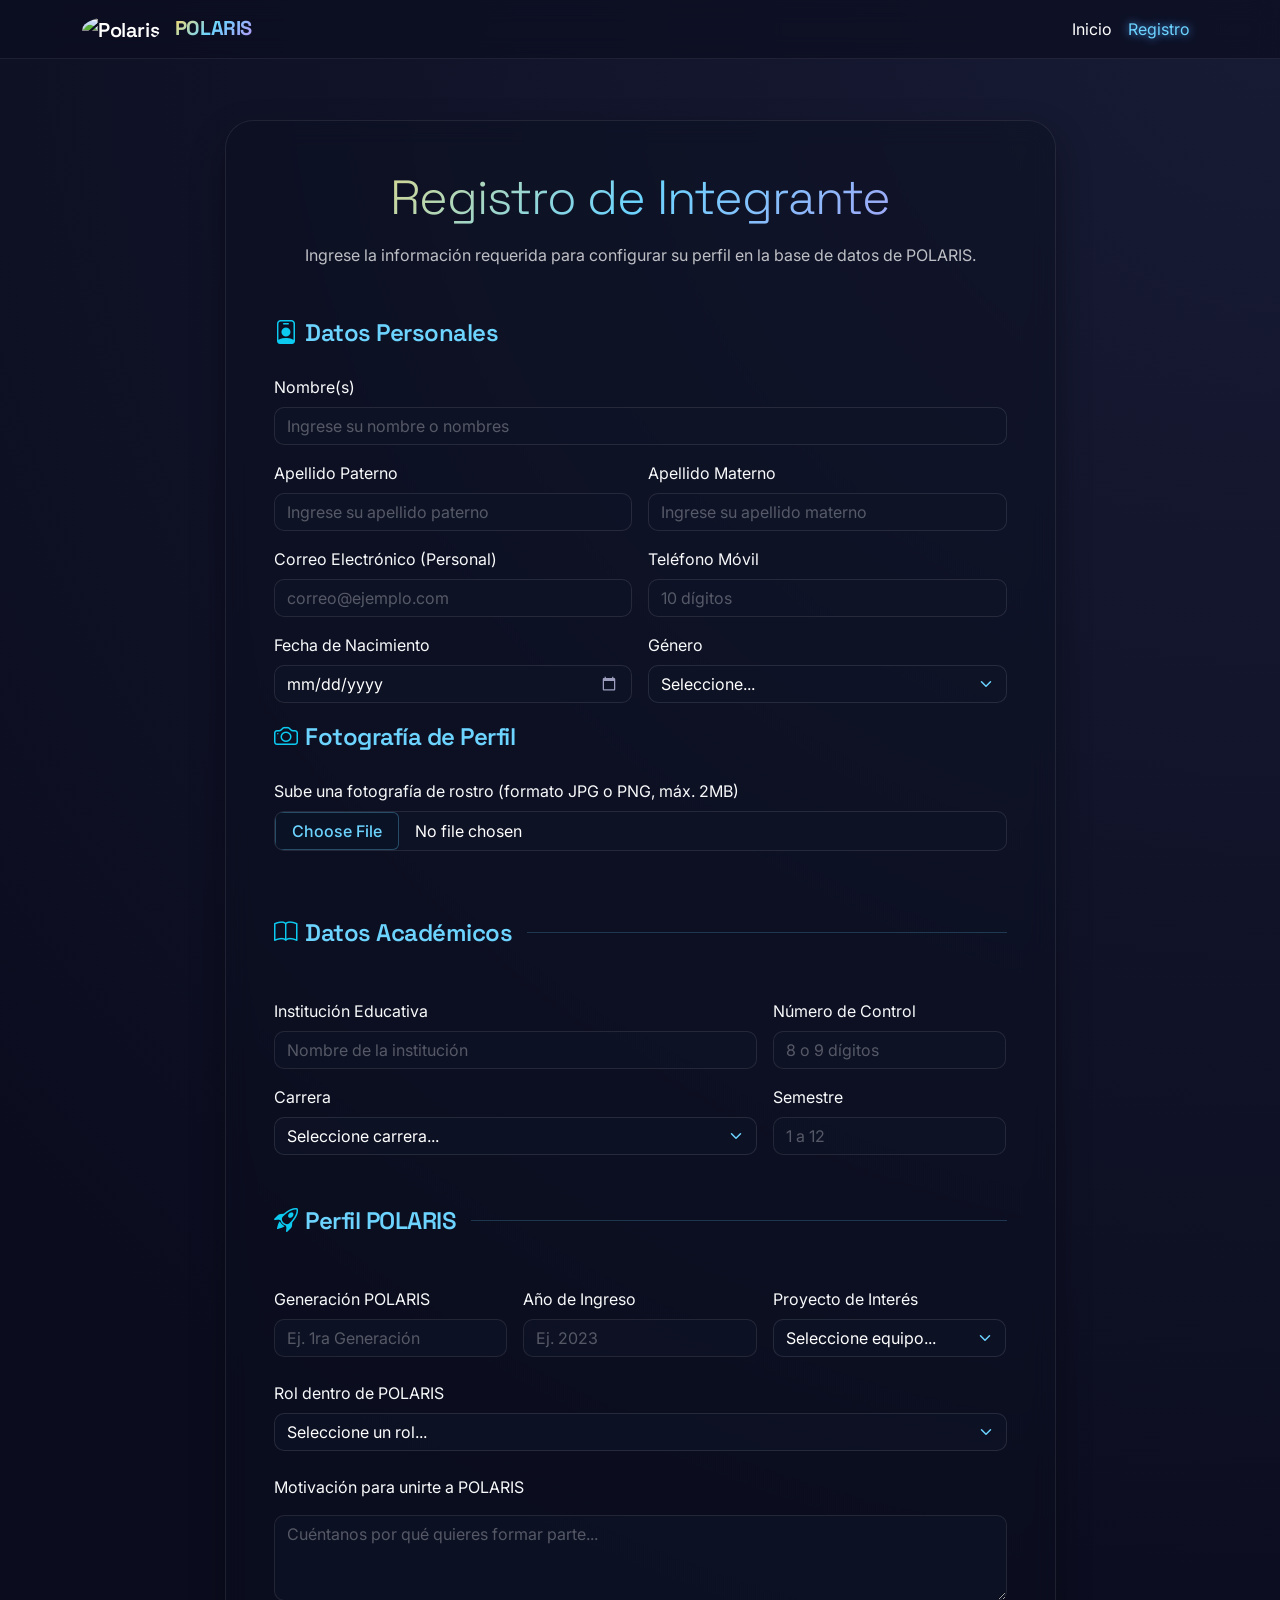
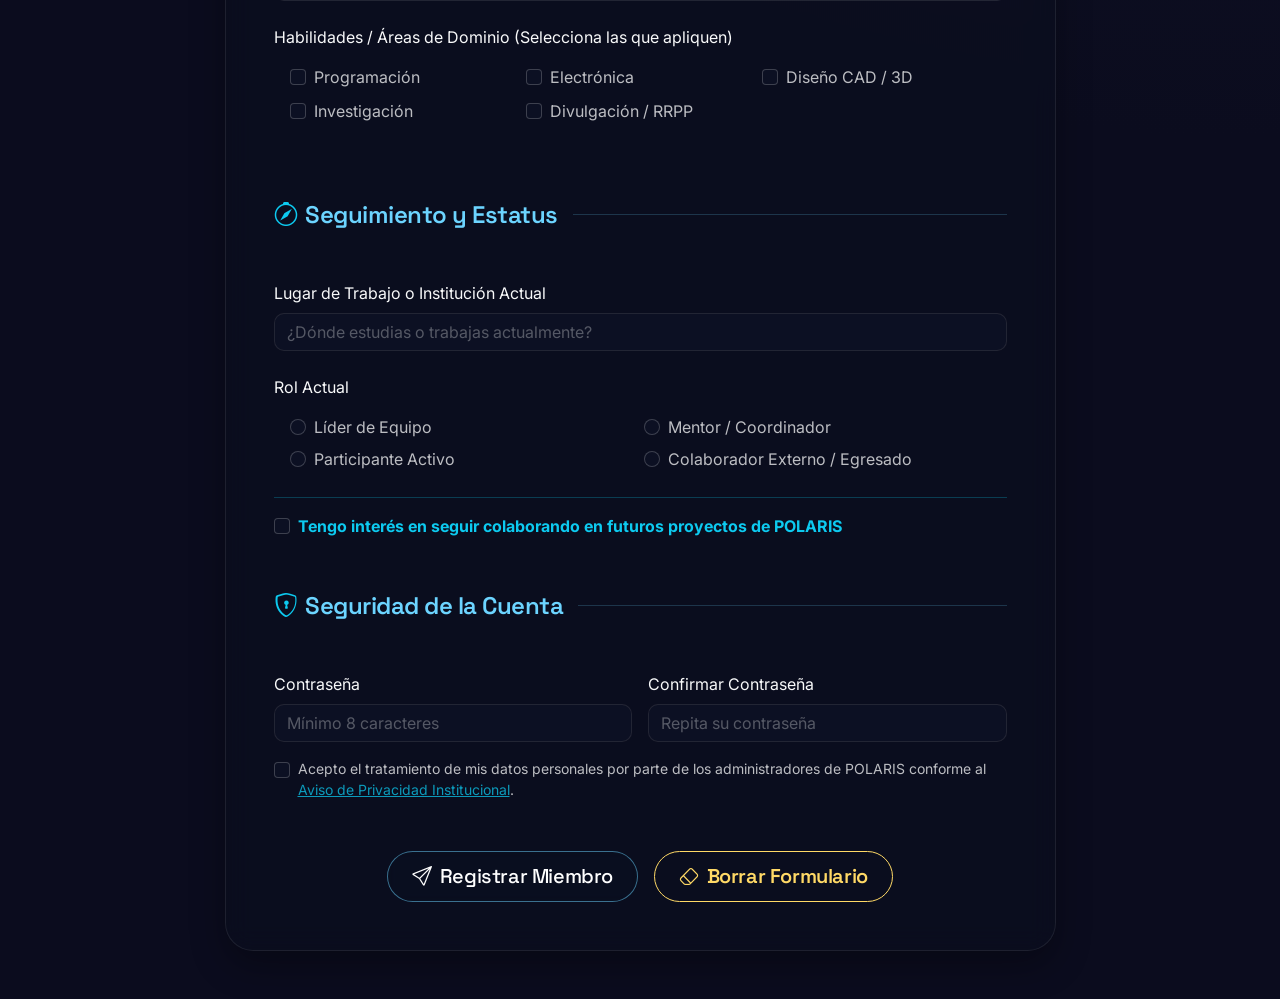
==== commit 73e7f5df: "feat: agregar validación con JavaScript al formulario POLARIS" ====
--- a/registro.html
+++ b/registro.html
@@ -1,317 +1,315 @@
 <!DOCTYPE html>
-
 <html lang="es">
-  <head>
+<head>
   <meta charset="UTF-8">
-    <meta name="viewport" content="width=device-width, initial-scale=1.0">
-    <title>Registro  | POLARIS Registry</title>
-    <link href="https://cdn.jsdelivr.net/npm/bootstrap@5.3.2/dist/css/bootstrap.min.css" rel="stylesheet">
-    <link rel="stylesheet" href="https://cdn.jsdelivr.net/npm/bootstrap-icons@1.11.3/font/bootstrap-icons.min.css">
-    <link href="https://fonts.googleapis.com/css2?family=Space+Grotesk:wght@400;500;600;700&family=Inter:wght@300;400;500;600&display=swap" rel="stylesheet">
-    <link rel="stylesheet" href="css/styles.css">
-  </head>
+  <meta name="viewport" content="width=device-width, initial-scale=1.0">
+  <title>Registro | POLARIS Registry</title>
+  <link href="https://cdn.jsdelivr.net/npm/bootstrap@5.3.2/dist/css/bootstrap.min.css" rel="stylesheet">
+  <link rel="stylesheet" href="https://cdn.jsdelivr.net/npm/bootstrap-icons@1.11.3/font/bootstrap-icons.min.css">
+  <link href="https://fonts.googleapis.com/css2?family=Space+Grotesk:wght@400;500;600;700&family=Inter:wght@300;400;500;600&display=swap" rel="stylesheet">
+  <link rel="stylesheet" href="css/styles.css">
+</head>
 <body class="fondo-estelar">
 
   <nav class="navbar navbar-expand-lg navbar-dark fixed-top navbar-vidrio">
     <div class="container">
-    <a class="navbar-brand" href="index.html">
-<img src="imagenes/logo.png"
-alt="Polaris"
-class="imagen-circular"
-style="height: 70px; width: 70px; margin-right: 10px; object-fit: cover;">      <span class="fw-bold texto-degradado">POLARIS</span>
-</a>
-<button class="navbar-toggler" type="button" data-bs-toggle="collapse" data-bs-target="#navbarPolaris">
-<span class="navbar-toggler-icon"></span>
-</button>
-<div class="collapse navbar-collapse" id="navbarPolaris">
-<ul class="navbar-nav ms-auto mb-2 mb-lg-0">
-<li class="nav-item"><a class="nav-link" href="index.html">Inicio</a></li>
-<li class="nav-item"><a class="nav-link active text-info" href="registro.html">Registro</a></li>
-</ul>
-</div>
-</div>
-</nav>
-
-<main class="container py-5 mt-5">
-<div class="row justify-content-center mt-4">
-<div class="col-lg-10 col-xl-9">
-
-  <div class="tarjeta-vidrio p-4 p-md-5">
-    <div class="text-center mb-5">
-      <h2 class="display-5 texto-degradado mb-3">Registro de Integrante</h2>
-      <p class="text-light opacity-75">Ingrese la información requerida para configurar su perfil en la base de datos de POLARIS.</p>
+      <a class="navbar-brand" href="main.html">
+        <img src="img/logo.png" alt="Polaris" class="imagen-circular" style="height: 70px; width: 70px; margin-right: 10px; object-fit: cover;">
+        <span class="fw-bold texto-degradado">POLARIS</span>
+      </a>
+      <button class="navbar-toggler" type="button" data-bs-toggle="collapse" data-bs-target="#navbarPolaris">
+        <span class="navbar-toggler-icon"></span>
+      </button>
+      <div class="collapse navbar-collapse" id="navbarPolaris">
+        <ul class="navbar-nav ms-auto mb-2 mb-lg-0">
+          <li class="nav-item"><a class="nav-link" href="index.html">Inicio</a></li>
+          <li class="nav-item"><a class="nav-link active text-info" href="registro.html">Registro</a></li>
+        </ul>
+      </div>
     </div>
-
-    <div id="form-message" class="alert alert-danger d-none" role="alert"></div>
-
-    <form action="#" method="POST" id="registration-form" novalidate>
-        
-      <fieldset class="mb-5">
-        <legend class="fs-4 mb-4"><i class="bi bi-person-badge text-info me-2"></i>Datos Personales</legend>
-        
-        <div class="mb-3">
-          <label for="first-name" class="form-label text-light">Nombre(s)</label>
-          <input type="text" class="form-control input-espacial" id="first-name" name="first-name" required maxlength="50" placeholder="Ingrese su nombre o nombres">
-          <div class="text-danger small mt-1 error-message" id="error-first-name"></div>
+  </nav>
+
+  <main class="container py-5 mt-5">
+    <div class="row justify-content-center mt-4">
+      <div class="col-lg-10 col-xl-9">
+        <div class="tarjeta-vidrio p-4 p-md-5">
+          <div class="text-center mb-5">
+            <h2 class="display-5 texto-degradado mb-3">Registro de Integrante</h2>
+            <p class="text-light opacity-75">Ingrese la información requerida para configurar su perfil en la base de datos de POLARIS.</p>
+          </div>
+
+          <form action="#" method="POST" id="registration-form">
+            <!-- Mensaje de error general -->
+            <div id="form-message" class="alert alert-danger d-none" role="alert"></div>
+
+            <!-- DATOS PERSONALES -->
+            <fieldset class="mb-5">
+              <legend class="fs-4 mb-4"><i class="bi bi-person-badge text-info me-2"></i>Datos Personales</legend>
+
+              <div class="mb-3">
+                <label for="first-name" class="form-label text-light">Nombre(s)</label>
+                <input type="text" class="form-control input-espacial" id="first-name" name="first-name" required maxlength="50" placeholder="Ingrese su nombre o nombres">
+                <div id="error-first-name" class="invalid-feedback"></div>
+              </div>
+
+              <div class="row g-3 mb-3">
+                <div class="col-md-6">
+                  <label for="last-name-p" class="form-label text-light">Apellido Paterno</label>
+                  <input type="text" class="form-control input-espacial" id="last-name-p" name="last-name-p" required maxlength="30" placeholder="Ingrese su apellido paterno">
+                  <div id="error-last-name-p" class="invalid-feedback"></div>
+                </div>
+                <div class="col-md-6">
+                  <label for="last-name-m" class="form-label text-light">Apellido Materno</label>
+                  <input type="text" class="form-control input-espacial" id="last-name-m" name="last-name-m" required maxlength="30" placeholder="Ingrese su apellido materno">
+                  <div id="error-last-name-m" class="invalid-feedback"></div>
+                </div>
+              </div>
+
+              <div class="row g-3 mb-3">
+                <div class="col-md-6">
+                  <label for="personal-email" class="form-label text-light">Correo Electrónico (Personal)</label>
+                  <input type="email" class="form-control input-espacial" id="personal-email" name="personal-email" required maxlength="80" placeholder="correo@ejemplo.com">
+                  <div id="error-personal-email" class="invalid-feedback"></div>
+                </div>
+                <div class="col-md-6">
+                  <label for="phone" class="form-label text-light">Teléfono Móvil</label>
+                  <input type="tel" class="form-control input-espacial" id="phone" name="phone" required placeholder="10 dígitos" pattern="[0-9]{10}" maxlength="10">
+                  <div id="error-phone" class="invalid-feedback"></div>
+                </div>
+              </div>
+
+              <div class="row g-3">
+                <div class="col-md-6">
+                  <label for="birth-date" class="form-label text-light">Fecha de Nacimiento</label>
+                  <input type="date" class="form-control input-espacial" id="birth-date" name="birth-date" required>
+                  <div id="error-birth-date" class="invalid-feedback"></div>
+                </div>
+                <div class="col-md-6">
+                  <label for="gender" class="form-label text-light">Género</label>
+                  <select class="form-select input-espacial" id="gender" name="gender" required>
+                    <option value="" disabled selected>Seleccione...</option>
+                    <option value="M">Masculino</option>
+                    <option value="F">Femenino</option>
+                    <option value="O">Otro / Prefiero no decirlo</option>
+                  </select>
+                  <div id="error-gender" class="invalid-feedback"></div>
+                </div>
+              </div>
+
+              <legend class="fs-4 mb-4 mt-3"><i class="bi bi-camera text-info me-2"></i>Fotografía de Perfil</legend>
+              <div class="mb-3">
+                <label for="profile-pic" class="form-label text-light">Sube una fotografía de rostro (formato JPG o PNG, máx. 2MB)</label>
+                <input type="file" class="form-control input-espacial" id="profile-pic" name="profile-pic" accept="image/png, image/jpeg" required>
+                <div id="error-profile-pic" class="invalid-feedback"></div>
+              </div>
+            </fieldset>
+
+            <!-- DATOS ACADÉMICOS -->
+            <fieldset class="mb-5">
+              <legend class="fs-4 mb-4"><i class="bi bi-book text-info me-2"></i>Datos Académicos</legend>
+
+              <div class="row g-3 mb-3">
+                <div class="col-md-8">
+                  <label for="institution" class="form-label text-light">Institución Educativa</label>
+                  <input type="text" class="form-control input-espacial" id="institution" name="institution" required maxlength="100" placeholder="Nombre de la institución">
+                  <div id="error-institution" class="invalid-feedback"></div>
+                </div>
+                <div class="col-md-4">
+                  <label for="student-id" class="form-label text-light">Número de Control</label>
+                  <input type="text" class="form-control input-espacial" id="student-id" name="student-id" placeholder="8 o 9 dígitos" pattern="[0-9]{8,9}" maxlength="9" required>
+                  <div id="error-student-id" class="invalid-feedback"></div>
+                </div>
+              </div>
+
+              <div class="row g-3">
+                <div class="col-md-8">
+                  <label for="career" class="form-label text-light">Carrera</label>
+                  <select class="form-select input-espacial" id="career" name="career" required>
+                    <option value="" disabled selected>Seleccione carrera...</option>
+                    <option value="sistemas">Ing. en Sistemas Computacionales</option>
+                    <option value="mecatronica">Ing. Mecatrónica</option>
+                    <option value="electronica">Ing. Electrónica</option>
+                    <option value="redes">Ing. en Redes</option>
+                    <option value="otra">Otra</option>
+                  </select>
+                  <div id="error-career" class="invalid-feedback"></div>
+                </div>
+                <div class="col-md-4">
+                  <label for="semester" class="form-label text-light">Semestre</label>
+                  <input type="number" class="form-control input-espacial" id="semester" name="semester" min="1" max="12" required placeholder="1 a 12">
+                  <div id="error-semester" class="invalid-feedback"></div>
+                </div>
+              </div>
+            </fieldset>
+
+            <!-- PERFIL POLARIS -->
+            <fieldset class="mb-5">
+              <legend class="fs-4 mb-4"><i class="bi bi-rocket-takeoff text-info me-2"></i>Perfil POLARIS</legend>
+
+              <div class="row g-3 mb-4">
+                <div class="col-md-4">
+                  <label for="polaris-gen" class="form-label text-light">Generación POLARIS</label>
+                  <input type="text" class="form-control input-espacial" id="polaris-gen" name="polaris-gen" placeholder="Ej. 1ra Generación" maxlength="30" required>
+                  <div id="error-polaris-gen" class="invalid-feedback"></div>
+                </div>
+                <div class="col-md-4">
+                  <label for="admission-year" class="form-label text-light">Año de Ingreso</label>
+                  <input type="number" class="form-control input-espacial" id="admission-year" name="admission-year" min="2020" max="2030" placeholder="Ej. 2023" required>
+                  <div id="error-admission-year" class="invalid-feedback"></div>
+                </div>
+                <div class="col-md-4">
+                  <label for="project-interest" class="form-label text-light">Proyecto de Interés</label>
+                  <select class="form-select input-espacial" id="project-interest" name="project-interest" required>
+                    <option value="" disabled selected>Seleccione equipo...</option>
+                    <option value="mentes">Mentes en Órbita</option>
+                    <option value="polarix">PolariX</option>
+                    <option value="hydronautas">Hydronautas</option>
+                    <option value="otro">Otro</option>
+                  </select>
+                  <div id="error-project-interest" class="invalid-feedback"></div>
+                </div>
+              </div>
+
+              <div class="mb-4">
+                <label for="polaris-role" class="form-label text-light">Rol dentro de POLARIS</label>
+                <select class="form-select input-espacial" id="polaris-role" name="polaris-role" required>
+                  <option value="" disabled selected>Seleccione un rol...</option>
+                  <option value="investigador">Investigador</option>
+                  <option value="desarrollador">Desarrollador</option>
+                  <option value="diseñador">Diseñador</option>
+                  <option value="colaborador">Colaborador</option>
+                  <option value="lider">Líder de equipo</option>
+                </select>
+                <div id="error-polaris-role" class="invalid-feedback"></div>
+              </div>
+
+              <div class="mb-4">
+                <label class="form-label text-light d-block mb-3">Motivación para unirte a POLARIS</label>
+                <textarea class="form-control input-espacial" id="motivation" name="motivation" rows="3" required placeholder="Cuéntanos por qué quieres formar parte..."></textarea>
+                <div id="error-motivation" class="invalid-feedback"></div>
+              </div>
+
+              <div class="mb-4" id="skills-container">
+                <label class="form-label text-light d-block mb-3">Habilidades / Áreas de Dominio (Selecciona las que apliquen)</label>
+                <div class="row g-2 px-3">
+                  <div class="col-md-4 col-sm-6">
+                    <div class="form-check custom-checkbox">
+                      <input class="form-check-input input-espacial-check skill-checkbox" type="checkbox" value="programacion" id="hab-prog" name="skills[]">
+                      <label class="form-check-label text-light opacity-75" for="hab-prog">Programación</label>
+                    </div>
+                  </div>
+                  <div class="col-md-4 col-sm-6">
+                    <div class="form-check custom-checkbox">
+                      <input class="form-check-input input-espacial-check skill-checkbox" type="checkbox" value="electronica" id="hab-elec" name="skills[]">
+                      <label class="form-check-label text-light opacity-75" for="hab-elec">Electrónica</label>
+                    </div>
+                  </div>
+                  <div class="col-md-4 col-sm-6">
+                    <div class="form-check custom-checkbox">
+                      <input class="form-check-input input-espacial-check skill-checkbox" type="checkbox" value="cad" id="hab-cad" name="skills[]">
+                      <label class="form-check-label text-light opacity-75" for="hab-cad">Diseño CAD / 3D</label>
+                    </div>
+                  </div>
+                  <div class="col-md-4 col-sm-6">
+                    <div class="form-check custom-checkbox">
+                      <input class="form-check-input input-espacial-check skill-checkbox" type="checkbox" value="investigacion" id="hab-inv" name="skills[]">
+                      <label class="form-check-label text-light opacity-75" for="hab-inv">Investigación</label>
+                    </div>
+                  </div>
+                  <div class="col-md-4 col-sm-6">
+                    <div class="form-check custom-checkbox">
+                      <input class="form-check-input input-espacial-check skill-checkbox" type="checkbox" value="divulgacion" id="hab-div" name="skills[]">
+                      <label class="form-check-label text-light opacity-75" for="hab-div">Divulgación / RRPP</label>
+                    </div>
+                  </div>
+                </div>
+                <div id="error-skills" class="invalid-feedback"></div>
+              </div>
+            </fieldset>
+
+            <!-- SEGUIMIENTO Y ESTATUS -->
+            <fieldset class="mb-5">
+              <legend class="fs-4 mb-4"><i class="bi bi-compass text-info me-2"></i>Seguimiento y Estatus</legend>
+
+              <div class="mb-4">
+                <label for="current-workplace" class="form-label text-light">Lugar de Trabajo o Institución Actual</label>
+                <input type="text" class="form-control input-espacial" id="current-workplace" name="current-workplace" maxlength="100" placeholder="¿Dónde estudias o trabajas actualmente?">
+                <div id="error-current-workplace" class="invalid-feedback"></div>
+              </div>
+
+              <div class="mb-4">
+                <label class="form-label text-light d-block mb-3">Rol Actual</label>
+                <div id="current-role-group">
+                  <div class="row g-2 px-3">
+                    <div class="col-md-6">
+                      <div class="form-check">
+                        <input class="form-check-input input-espacial-radio" type="radio" name="current-role" id="rol-lider" value="lider">
+                        <label class="form-check-label text-light opacity-75" for="rol-lider">Líder de Equipo</label>
+                      </div>
+                      <div class="form-check mt-2">
+                        <input class="form-check-input input-espacial-radio" type="radio" name="current-role" id="rol-participante" value="participante">
+                        <label class="form-check-label text-light opacity-75" for="rol-participante">Participante Activo</label>
+                      </div>
+                    </div>
+                    <div class="col-md-6">
+                      <div class="form-check">
+                        <input class="form-check-input input-espacial-radio" type="radio" name="current-role" id="rol-mentor" value="mentor">
+                        <label class="form-check-label text-light opacity-75" for="rol-mentor">Mentor / Coordinador</label>
+                      </div>
+                      <div class="form-check mt-2">
+                        <input class="form-check-input input-espacial-radio" type="radio" name="current-role" id="rol-colaborador" value="colaborador">
+                        <label class="form-check-label text-light opacity-75" for="rol-colaborador">Colaborador Externo / Egresado</label>
+                      </div>
+                    </div>
+                  </div>
+                </div>
+                <div id="error-current-role" class="invalid-feedback"></div>
+              </div>
+
+              <div class="form-check custom-checkbox mt-4 border-top border-info border-opacity-25 pt-3">
+                <input class="form-check-input input-espacial-check" type="checkbox" value="si" id="continue-collaborating" name="continue-collaborating">
+                <label class="form-check-label text-info fw-bold" for="continue-collaborating">
+                  Tengo interés en seguir colaborando en futuros proyectos de POLARIS
+                </label>
+              </div>
+            </fieldset>
+
+            <!-- SEGURIDAD DE LA CUENTA -->
+            <fieldset class="mb-5">
+              <legend class="fs-4 mb-4"><i class="bi bi-shield-lock text-info me-2"></i>Seguridad de la Cuenta</legend>
+              <div class="row g-3">
+                <div class="col-md-6">
+                  <label for="password" class="form-label text-light">Contraseña</label>
+                  <input type="password" class="form-control input-espacial" id="password" name="password" required minlength="8" maxlength="20" placeholder="Mínimo 8 caracteres">
+                  <div id="error-password" class="invalid-feedback"></div>
+                </div>
+                <div class="col-md-6">
+                  <label for="confirm-password" class="form-label text-light">Confirmar Contraseña</label>
+                  <input type="password" class="form-control input-espacial" id="confirm-password" name="confirm-password" required minlength="8" maxlength="20" placeholder="Repita su contraseña">
+                  <div id="error-confirm-password" class="invalid-feedback"></div>
+                </div>
+              </div>
+
+              <div class="form-check custom-checkbox mt-3">
+                <input class="form-check-input input-espacial-check" type="checkbox" value="aceptado" id="privacyPolicy" name="privacyPolicy" required>
+                <label class="form-check-label text-light small opacity-75" for="privacyPolicy">
+                  Acepto el tratamiento de mis datos personales por parte de los administradores de POLARIS conforme al <a href="#" class="text-info">Aviso de Privacidad Institucional</a>.
+                </label>
+                <div id="error-privacyPolicy" class="invalid-feedback"></div>
+              </div>
+            </fieldset>
+
+            <div class="d-flex flex-wrap gap-3 justify-content-center mt-4">
+              <button type="submit" class="btn boton-neon btn-lg px-4"><i class="bi bi-send me-2"></i>Registrar Miembro</button>
+              <button type="reset" class="btn boton-contorno-neon btn-lg px-4"><i class="bi bi-eraser me-2"></i>Borrar Formulario</button>
+            </div>
+          </form>
         </div>
-
-        <div class="row g-3 mb-3">
-          <div class="col-md-6">
-            <label for="last-name-p" class="form-label text-light">Apellido Paterno</label>
-            <input type="text" class="form-control input-espacial" id="last-name-p" name="last-name-p" required maxlength="30" placeholder="Ingrese su apellido paterno">
-            <div class="text-danger small mt-1 error-message" id="error-last-name-p"></div>
-          </div>
-          <div class="col-md-6">
-            <label for="last-name-m" class="form-label text-light">Apellido Materno</label>
-            <input type="text" class="form-control input-espacial" id="last-name-m" name="last-name-m" required maxlength="30" placeholder="Ingrese su apellido materno">
-            <div class="text-danger small mt-1 error-message" id="error-last-name-m"></div>
-          </div>
-        </div>
-
-        <div class="row g-3 mb-3">
-          <div class="col-md-6">
-            <label for="personal-email" class="form-label text-light">Correo Electrónico (Personal)</label>
-            <input type="email" class="form-control input-espacial" id="personal-email" name="personal-email" required maxlength="80" placeholder="correo@ejemplo.com">
-            <div class="text-danger small mt-1 error-message" id="error-personal-email"></div>
-          </div>
-          <div class="col-md-6">
-            <label for="phone" class="form-label text-light">Teléfono Móvil</label>
-            <input type="tel" class="form-control input-espacial" id="phone" name="phone" required placeholder="10 dígitos" pattern="[0-9]{10}" maxlength="10">
-            <div class="text-danger small mt-1 error-message" id="error-phone"></div>
-          </div>
-        </div>
-
-        <div class="row g-3">
-          <div class="col-md-6">
-            <label for="birth-date" class="form-label text-light">Fecha de Nacimiento</label>
-            <input type="date" class="form-control input-espacial" id="birth-date" name="birth-date" required>
-            <div class="text-danger small mt-1 error-message" id="error-birth-date"></div>
-          </div>
-          <div class="col-md-6">
-            <label for="gender" class="form-label text-light">Género</label>
-            <select class="form-select input-espacial" id="gender" name="gender" required>
-              <option value="" disabled selected>Seleccione...</option>
-              <option value="M">Masculino</option>
-              <option value="F">Femenino</option>
-              <option value="O">Otro / Prefiero no decirlo</option>
-            </select>
-            <div class="text-danger small mt-1 error-message" id="error-gender"></div>
-          </div>
-        </div>
-        <legend class="fs-4 mb-4"><i class="bi bi-camera text-info me-2"></i>Fotografía de Perfil</legend>
-<div class="mb-3">
-<label for="profile-pic" class="form-label text-light">Sube una fotografía de rostro (formato JPG o PNG, máx. 2MB)</label>
-<input type="file" class="form-control input-espacial" id="profile-pic" name="profile-pic" accept="image/png, image/jpeg" required>
-<div class="text-danger small mt-1 error-message" id="error-profile-pic"></div>
-</div>
-      </fieldset>
-      
-
-
-
-      <fieldset class="mb-5">
-        <legend class="fs-4 mb-4"><i class="bi bi-book text-info me-2"></i>Datos Académicos</legend>
-        
-        <div class="row g-3 mb-3">
-          <div class="col-md-8">
-            <label for="institution" class="form-label text-light">Institución Educativa</label>
-            <input type="text" class="form-control input-espacial" id="institution" name="institution" required maxlength="100" placeholder="Nombre de la institución">
-            <div class="text-danger small mt-1 error-message" id="error-institution"></div>
-          </div>
-          <div class="col-md-4">
-            <label for="student-id" class="form-label text-light">Número de Control</label>
-            <input type="text" class="form-control input-espacial" id="student-id" name="student-id" placeholder="8 o 9 dígitos" pattern="[0-9]{8,9}" maxlength="9" required>
-            <div class="text-danger small mt-1 error-message" id="error-student-id"></div>
-          </div>
-        </div>
-
-        <div class="row g-3">
-          <div class="col-md-8">
-            <label for="career" class="form-label text-light">Carrera</label>
-            <select class="form-select input-espacial" id="career" name="career" required>
-              <option value="" disabled selected>Seleccione carrera...</option>
-              <option value="sistemas">Ing. en Sistemas Computacionales</option>
-              <option value="mecatronica">Ing. Mecatrónica</option>
-              <option value="electronica">Ing. Electrónica</option>
-              <option value="redes">Ing. en Redes</option>
-              <option value="otra">Otra</option>
-            </select>
-            <div class="text-danger small mt-1 error-message" id="error-career"></div>
-          </div>
-          <div class="col-md-4">
-            <label for="semester" class="form-label text-light">Semestre</label>
-            <input type="number" class="form-control input-espacial" id="semester" name="semester" min="1" max="12" required placeholder="1 a 12">
-            <div class="text-danger small mt-1 error-message" id="error-semester"></div>
-          </div>
-        </div>
-      </fieldset>
-
-
-      
-      <fieldset class="mb-5">
-        <legend class="fs-4 mb-4"><i class="bi bi-rocket-takeoff text-info me-2"></i>Perfil POLARIS</legend>
-        
-        <div class="row g-3 mb-4">
-          <div class="col-md-4">
-            <label for="polaris-gen" class="form-label text-light">Generación POLARIS</label>
-            <input type="text" class="form-control input-espacial" id="polaris-gen" name="polaris-gen" placeholder="Ej. 1ra Generación" maxlength="30" required>
-            <div class="text-danger small mt-1 error-message" id="error-polaris-gen"></div>
-          </div>
-          <div class="col-md-4">
-            <label for="admission-year" class="form-label text-light">Año de Ingreso</label>
-            <input type="number" class="form-control input-espacial" id="admission-year" name="admission-year" min="2020" max="2030" placeholder="Ej. 2023" required>
-            <div class="text-danger small mt-1 error-message" id="error-admission-year"></div>
-          </div>
-          <div class="col-md-4">
-            <label for="project-interest" class="form-label text-light">Proyecto de Interés</label>
-            <select class="form-select input-espacial" id="project-interest" name="project-interest" required>
-              <option value="" disabled selected>Seleccione equipo...</option>
-              <option value="mentes">Mentes en Órbita</option>
-              <option value="polarix">PolariX</option>
-              <option value="hydronautas">Hydronautas</option>
-              <option value="otro">Otro</option>
-            </select>
-            <div class="text-danger small mt-1 error-message" id="error-project-interest"></div>
-          </div>
-        </div>
-
-        <div class="mb-4">
-          <label for="polaris-role" class="form-label text-light">Rol dentro de POLARIS</label>
-          <select class="form-select input-espacial" id="polaris-role" name="polaris-role" required>
-            <option value="" disabled selected>Seleccione un rol...</option>
-            <option value="investigador">Investigador</option>
-            <option value="desarrollador">Desarrollador</option>
-            <option value="diseñador">Diseñador</option>
-            <option value="colaborador">Colaborador</option>
-            <option value="lider">Líder de equipo</option>
-          </select>
-          <div class="text-danger small mt-1 error-message" id="error-polaris-role"></div>
-        </div>
-
-        <div class="mb-4">
-          <label class="form-label text-light d-block mb-3">Habilidades / Áreas de Dominio (Selecciona las que apliquen)</label>
-          <div class="row g-2 px-3">
-            <div class="col-md-4 col-sm-6">
-              <div class="form-check custom-checkbox">
-                <input class="form-check-input input-espacial-check skill-checkbox" type="checkbox" value="programacion" id="hab-prog" name="skills[]">
-                <label class="form-check-label text-light opacity-75" for="hab-prog">Programación</label>
-              </div>
-            </div>
-            <div class="col-md-4 col-sm-6">
-              <div class="form-check custom-checkbox">
-                <input class="form-check-input input-espacial-check skill-checkbox" type="checkbox" value="electronica" id="hab-elec" name="skills[]">
-                <label class="form-check-label text-light opacity-75" for="hab-elec">Electrónica</label>
-              </div>
-            </div>
-            <div class="col-md-4 col-sm-6">
-              <div class="form-check custom-checkbox">
-                <input class="form-check-input input-espacial-check skill-checkbox" type="checkbox" value="cad" id="hab-cad" name="skills[]">
-                <label class="form-check-label text-light opacity-75" for="hab-cad">Diseño CAD / 3D</label>
-              </div>
-            </div>
-            <div class="col-md-4 col-sm-6">
-              <div class="form-check custom-checkbox">
-                <input class="form-check-input input-espacial-check skill-checkbox" type="checkbox" value="investigacion" id="hab-inv" name="skills[]">
-                <label class="form-check-label text-light opacity-75" for="hab-inv">Investigación</label>
-              </div>
-            </div>
-            <div class="col-md-4 col-sm-6">
-              <div class="form-check custom-checkbox">
-                <input class="form-check-input input-espacial-check skill-checkbox" type="checkbox" value="divulgacion" id="hab-div" name="skills[]">
-                <label class="form-check-label text-light opacity-75" for="hab-div">Divulgación / RRPP</label>
-              </div>
-            </div>
-          </div>
-          <div class="text-danger small mt-2 error-message" id="error-skills"></div>
-        </div>
-
-        <div class="mb-4">
-          <label for="motivation" class="form-label text-light">Motivación para unirte o seguir en POLARIS</label>
-          <textarea class="form-control input-espacial" id="motivation" name="motivation" rows="4" placeholder="Escribe tu motivación..." required minlength="20" maxlength="300"></textarea>
-          <div class="text-danger small mt-1 error-message" id="error-motivation"></div>
-        </div>
-      </fieldset>
-
-      <fieldset class="mb-5">
-        <legend class="fs-4 mb-4"><i class="bi bi-compass text-info me-2"></i>Seguimiento y Estatus</legend>
-
-        <div class="mb-4">
-          <label for="current-workplace" class="form-label text-light">Lugar de Trabajo o Institución Actual</label>
-          <input type="text" class="form-control input-espacial" id="current-workplace" name="current-workplace" maxlength="100" placeholder="¿Dónde estudias o trabajas actualmente?">
-          <div class="text-danger small mt-1 error-message" id="error-current-workplace"></div>
-        </div>
-
-        <div class="mb-4">
-          <label class="form-label text-light d-block mb-3">Rol Actual</label>
-          <div class="row g-2 px-3">
-            <div class="col-md-6">
-              <div class="form-check">
-                <input class="form-check-input input-espacial-radio" type="radio" name="current-role" id="rol-lider" value="lider">
-                <label class="form-check-label text-light opacity-75" for="rol-lider">Líder de Equipo</label>
-              </div>
-              <div class="form-check mt-2">
-                <input class="form-check-input input-espacial-radio" type="radio" name="current-role" id="rol-participante" value="participante">
-                <label class="form-check-label text-light opacity-75" for="rol-participante">Participante Activo</label>
-              </div>
-            </div>
-            <div class="col-md-6">
-              <div class="form-check">
-                <input class="form-check-input input-espacial-radio" type="radio" name="current-role" id="rol-mentor" value="mentor">
-                <label class="form-check-label text-light opacity-75" for="rol-mentor">Mentor / Coordinador</label>
-              </div>
-              <div class="form-check mt-2">
-                <input class="form-check-input input-espacial-radio" type="radio" name="current-role" id="rol-colaborador" value="colaborador">
-                <label class="form-check-label text-light opacity-75" for="rol-colaborador">Colaborador Externo / Egresado</label>
-              </div>
-            </div>
-          </div>
-        </div>
-
-        <div class="form-check custom-checkbox mt-4 border-top border-info border-opacity-25 pt-3">
-          <input class="form-check-input input-espacial-check" type="checkbox" value="si" id="continue-collaborating" name="continue-collaborating">
-          <label class="form-check-label text-info fw-bold" for="continue-collaborating">
-            Tengo interés en seguir colaborando en futuros proyectos de POLARIS
-          </label>
-        </div>
-      </fieldset>
-
-      <fieldset class="mb-5">
-        <legend class="fs-4 mb-4"><i class="bi bi-shield-lock text-info me-2"></i>Seguridad de la Cuenta</legend>
-        <div class="row g-3">
-          <div class="col-md-6">
-            <label for="password" class="form-label text-light">Contraseña</label>
-            <input type="password" class="form-control input-espacial" id="password" name="password" required minlength="8" maxlength="20" placeholder="Mínimo 8 caracteres">
-            <div class="text-danger small mt-1 error-message" id="error-password"></div>
-          </div>
-          <div class="col-md-6">
-            <label for="confirm-password" class="form-label text-light">Confirmar Contraseña</label>
-            <input type="password" class="form-control input-espacial" id="confirm-password" name="confirm-password" required minlength="8" maxlength="20" placeholder="Repita su contraseña">
-            <div class="text-danger small mt-1 error-message" id="error-confirm-password"></div>
-          </div>
-        </div>
-
-        <br>
-        <div class="form-check custom-checkbox">
-          <input class="form-check-input input-espacial-check" type="checkbox" value="aceptado" id="privacyPolicy" name="privacyPolicy" required>
-          <label class="form-check-label text-light small opacity-75" for="privacyPolicy">
-            Acepto el tratamiento de mis datos personales por parte de los administradores de POLARIS conforme al <a href="#" class="text-info">Aviso de Privacidad Institucional</a>.
-          </label>
-          <div class="text-danger small mt-1 error-message" id="error-privacyPolicy"></div>
-        </div>
-      </fieldset>
-
-      <div class="d-flex flex-wrap gap-3 justify-content-center mt-4">
-        <button type="submit" class="btn boton-neon btn-lg px-4"><i class="bi bi-send me-2"></i>Registrar Miembro</button>
-        <button type="reset" class="btn boton-contorno-neon btn-lg px-4"><i class="bi bi-eraser me-2"></i>Borrar Formulario</button>
       </div>
-    </form>
-
-  </div>
-</div>
-</div>
-</main>
-
-<script src="https://cdn.jsdelivr.net/npm/bootstrap@5.3.2/dist/js/bootstrap.bundle.min.js"></script>
-<script src="js/validaciones.js"></script>
+    </div>
+  </main>
+
+  <script src="https://cdn.jsdelivr.net/npm/bootstrap@5.3.2/dist/js/bootstrap.bundle.min.js"></script>
+  <script src="js/validacion.js"></script>
 </body>
 </html>
--- a/css/styles.css
+++ b/css/styles.css
@@ -1,307 +1,5 @@
-/* === RESET Y BASE === */
-* {
-  margin: 0;
-  padding: 0;
-  box-sizing: border-box;
-}
-
-body {
-  font-family: 'Inter', sans-serif;
-  background-color: #0B0C1E;
-  color: #e0e0f0;
-  scroll-behavior: smooth;
-  display: flex;
-  flex-direction: column;
-  min-height: 100vh; /* Para que el footer se quede abajo si hay poco contenido */
-}
-
-/* Utilidad para páginas secundarias que no tienen imagen hero */
-.fondo-estelar {
-  background-image: radial-gradient(circle at top right, rgba(26, 31, 58, 0.8), #0B0C1E 60%);
-}
-
-h1, h2, h3, h4, h5, legend, .navbar-brand, .btn {
-  font-family: 'Space Grotesk', sans-serif;
-  font-weight: 600;
-  letter-spacing: -0.02em;
-}
-
-/* === VARIABLES (paleta de colores) === */
-:root {
-  --espacio-profundo: #0B0C1E;
-  --nebulosa: #1A1F3A;
-  --noche-violacea: #2D2F5E;
-  --neon-azul: #4A9FF5;
-  --cian-cosmico: #6CD4FF;
-  --brillo-estelar: #FFD966;
-  --fondo-vidrio: rgba(10, 15, 30, 0.4);
-  --borde-vidrio: rgba(255, 255, 255, 0.08);
-}
-
-.texto-degradado {
-  background: linear-gradient(135deg, #FFD966, #6CD4FF, #B794F4);
-  -webkit-background-clip: text;
-  -webkit-text-fill-color: transparent;
-  background-clip: text;
-}
-
-/* === BARRA DE NAVEGACIÓN === */
-.navbar-vidrio {
-  background: rgba(11, 12, 30, 0.6); /* Un poco más opaco para legibilidad global */
-  backdrop-filter: blur(12px);
-  -webkit-backdrop-filter: blur(12px);
-  border-bottom: 1px solid var(--borde-vidrio);
-}
-.navbar-vidrio .navbar-brand,
-.navbar-vidrio .nav-link {
-  color: white !important;
-  transition: color 0.2s;
-}
-.navbar-vidrio .nav-link:hover, .navbar-vidrio .nav-link.active {
-  color: var(--cian-cosmico) !important;
-  text-shadow: 0 0 8px var(--neon-azul);
-}
-
-/* === BOTONES PERSONALIZADOS === */
-.boton-neon {
-  border-radius: 50px;
-  padding: 0.6rem 2rem;
-  font-weight: 500;
-  border: 1px solid rgba(106, 212, 255, 0.5);
-  background: rgba(10, 20, 40, 0.2);
-  backdrop-filter: blur(4px);
-  color: white;
-  transition: 0.2s;
-}
-.boton-neon:hover {
-  background: var(--neon-azul);
-  border-color: var(--neon-azul);
-  color: #0B0C1E;
-  box-shadow: 0 0 25px var(--neon-azul);
-  transform: translateY(-2px);
-}
-.boton-contorno-neon {
-  border-radius: 50px;
-  border: 1px solid var(--brillo-estelar);
-  color: var(--brillo-estelar);
-  background: transparent;
-  transition: 0.2s;
-}
-.boton-contorno-neon:hover {
-  background: var(--brillo-estelar);
-  border-color: var(--brillo-estelar);
-  color: #0B0C1E;
-  box-shadow: 0 0 25px var(--brillo-estelar);
-  transform: translateY(-2px);
-}
-
-/* === TARJETAS DE VIDRIO (glassmorphism) === */
-.tarjeta-vidrio {
-  background: var(--fondo-vidrio);
-  backdrop-filter: blur(12px);
-  -webkit-backdrop-filter: blur(12px);
-  border: 1px solid var(--borde-vidrio);
-  border-radius: 28px;
-  transition: transform 0.3s ease, border-color 0.2s;
-  overflow: hidden;
-  color: #f0f0ff;
-  box-shadow: 0 15px 35px rgba(0, 0, 0, 0.3);
-}
-/* Evitar el hover transform en el formulario para no marear al usuario al escribir */
-div.tarjeta-vidrio:not(.p-4):hover {
-  transform: translateY(-8px);
-  border-color: rgba(106, 212, 255, 0.3);
-}
-
-/* === ESTILOS DEL FORMULARIO DE REGISTRO === */
-fieldset {
-  border: none;
-  border-top: 1px solid rgba(106, 212, 255, 0.2);
-  padding-top: 1.5rem;
-  margin-top: 1.5rem;
-}
-fieldset:first-of-type {
-  border-top: none;
-  padding-top: 0;
-  margin-top: 0;
-}
-legend {
-  color: var(--cian-cosmico);
-  padding-right: 15px;
-  width: auto;
-  float: none;
-}
-
-.input-espacial {
-  background-color: rgba(15, 20, 40, 0.6) !important;
-  border: 1px solid rgba(255, 255, 255, 0.1) !important;
-  color: #fff !important;
-  border-radius: 10px;
-  transition: all 0.3s ease;
-}
-.input-espacial::placeholder {
-  color: rgba(255, 255, 255, 0.3) !important;
-}
-.input-espacial:focus {
-  background-color: rgba(20, 30, 60, 0.8) !important;
-  border-color: var(--cian-cosmico) !important;
-  box-shadow: 0 0 15px rgba(108, 212, 255, 0.2) !important;
-  outline: none;
-}
-/* Color de iconos en selects */
-.form-select.input-espacial {
-  background-image: url("data:image/svg+xml,%3csvg xmlns='http://www.w3.org/2000/svg' viewBox='0 0 16 16'%3e%3cpath fill='none' stroke='%236CD4FF' stroke-linecap='round' stroke-linejoin='round' stroke-width='2' d='m2 5 6 6 6-6'/%3e%3c/svg%3e") !important;
-}
-/* Color del calendario en input type="date" (Solo Webkit) */
-.input-espacial::-webkit-calendar-picker-indicator {
-  filter: invert(1) sepia(100%) saturate(10000%) hue-rotate(180deg);
-  opacity: 0.7;
-  cursor: pointer;
-}
-
-/* === SECCIONES DEL INDEX === */
-section {
-  scroll-margin-top: 70px;
-  padding: 5rem 0;
-  position: relative;
-}
-
-/* === HERO === */
-.hero {
-  min-height: 90vh;
-  display: flex;
-  align-items: center;
-  position: relative;
-  padding: 0;
-  background-image: url('https://images.unsplash.com/photo-1446776811953-b23d57bd21aa?ixlib=rb-4.0.3&auto=format&fit=crop&w=1950&q=80');
-  background-size: cover;
-  background-position: center 30%;
-  background-attachment: fixed;
-}
-.hero-capa {
-  position: absolute;
-  top: 0; left: 0; width: 100%; height: 100%;
-  background: radial-gradient(circle at 20% 30%, rgba(11,12,30,0.65) 0%, rgba(10,15,40,0.85) 100%);
-}
-
-/* === CÍRCULO LOGO === */
-.circulo-logo {
-  width: 200px;
-  height: 200px;
-  border-radius: 50%;
-  background: linear-gradient(145deg, #1A1F3A, #2D2F5E);
-  display: flex;
-  align-items: center;
-  justify-content: center;
-  margin: 0 auto;
-  border: 2px solid var(--cian-cosmico);
-}
-
-/* === MIEMBROS Y PROYECTOS (Código original conservado) === */
-.img-proyecto {
-  height: 200px;
-  object-fit: cover;
-  border-bottom: 2px solid var(--neon-azul);
-}
-.insignia-proyecto {
-  background: rgba(45, 47, 94, 0.7);
-  backdrop-filter: blur(4px);
-  padding: 0.3rem 1rem;
-  border-radius: 40px;
-  font-size: 0.8rem;
-  border-left: 3px solid var(--neon-azul);
-  color: #d0daff;
-}
-.seccion-polaris {
-  background-image: url('https://images.unsplash.com/photo-1464802686167-b939a6910659?ixlib=rb-4.0.3&auto=format&fit=crop&w=1950&q=80');
-  background-size: cover;
-  background-position: center 40%;
-  background-attachment: fixed;
-  position: relative;
-  padding: 5rem 0;
-  border-top: 1px solid rgba(106, 212, 255, 0.3);
-  border-bottom: 1px solid rgba(106, 212, 255, 0.3);
-}
-.capa-polaris {
-  position: absolute; top: 0; left: 0; width: 100%; height: 100%;
-  background: radial-gradient(circle at 30% 40%, rgba(0, 5, 15, 0.5) 0%, rgba(0, 5, 20, 0.7) 100%);
-  z-index: 1;
-}
-.seccion-polaris .container { position: relative; z-index: 2; }
-
-/* === PIE DE PÁGINA === */
-footer {
-  background: #070814;
-  border-top: 1px solid #2D2F5E;
-}
-hr { border-color: #2D2F5E; }
-.borde-inferior-info { border-bottom: 3px solid var(--neon-azul); }
-
-/* === IMAGENES DE LOGOS === */
-.imagen-circular {
-  width: 100%; /* O el ancho que definas en el HTML */
-  height: 100%; /* O el alto que definas en el HTML */
-  object-fit: cover; /* Recorta la imagen para que llene el cuadrado sin deformarse */
-  border-radius: 50%; /* Hace el círculo */
-}
-
-
-
-
-
-
-/* === ESTILOS PARA CHECKBOXES Y RADIOS ESPACIALES === */
-.input-espacial-check,
-.input-espacial-radio {
-background-color: rgba(15, 20, 40, 0.6);
-border: 1px solid rgba(255, 255, 255, 0.2);
-transition: all 0.3s ease;
-cursor: pointer;
-}
-
-.input-espacial-check:checked,
-.input-espacial-radio:checked {
-background-color: var(--neon-azul) !important;
-border-color: var(--cian-cosmico) !important;
-box-shadow: 0 0 12px rgba(108, 212, 255, 0.4);
-}
-
-.input-espacial-check:focus,
-.input-espacial-radio:focus {
-box-shadow: 0 0 0 0.25rem rgba(108, 212, 255, 0.25);
-border-color: var(--cian-cosmico);
-}
-
-.form-check-label {
-cursor: pointer;
-transition: color 0.3s ease;
-}
-
-.input-espacial-check:checked ~ .form-check-label,
-.input-espacial-radio:checked ~ .form-check-label {
-color: white !important;
-opacity: 1 !important;
-}
-
-
-
-/* === ESTILO PARA EL BOTÓN DE SUBIR ARCHIVO === */
-.input-espacial::file-selector-button {
-background-color: rgba(10, 20, 40, 0.8);
-color: var(--cian-cosmico);
-border: 1px solid rgba(106, 212, 255, 0.3);
-border-radius: 6px;
-padding: 0.375rem 1rem;
-margin-inline-end: 1rem;
-transition: all 0.3s ease;
-cursor: pointer;
-font-family: 'Inter', sans-serif;
-font-weight: 500;
-}
-
-.input-espacial::file-selector-button:hover {
-background-color: var(--neon-azul);
-color: #0B0C1E;
-border-color: var(--neon-azul);
-box-shadow: 0 0 15px rgba(106, 212, 255, 0.4);
-}+��*   {     m a r g i n :   0 ;     p a d d i n g :   0 ;     b o x - s i z i n g :   b o r d e r - b o x ; } b o d y   {     f o n t - f a m i l y :   ' I n t e r ' ,   s a n s - s e r i f ;     b a c k g r o u n d - c o l o r :   # 0 B 0 C 1 E ;     c o l o r :   # e 0 e 0 f 0 ;     s c r o l l - b e h a v i o r :   s m o o t h ;     d i s p l a y :   f l e x ;     f l e x - d i r e c t i o n :   c o l u m n ;     m i n - h e i g h t :   1 0 0 v h ;   } . f o n d o - e s t e l a r   {     b a c k g r o u n d - i m a g e :   r a d i a l - g r a d i e n t ( c i r c l e   a t   t o p   r i g h t ,   r g b a ( 2 6 ,   3 1 ,   5 8 ,   0 . 8 ) ,   # 0 B 0 C 1 E   6 0 % ) ; } h 1 ,   h 2 ,   h 3 ,   h 4 ,   h 5 ,   l e g e n d ,   . n a v b a r - b r a n d ,   . b t n   {     f o n t - f a m i l y :   ' S p a c e   G r o t e s k ' ,   s a n s - s e r i f ;     f o n t - w e i g h t :   6 0 0 ;     l e t t e r - s p a c i n g :   - 0 . 0 2 e m ; } : r o o t   {     - - e s p a c i o - p r o f u n d o :   # 0 B 0 C 1 E ;     - - n e b u l o s a :   # 1 A 1 F 3 A ;     - - n o c h e - v i o l a c e a :   # 2 D 2 F 5 E ;     - - n e o n - a z u l :   # 4 A 9 F F 5 ;     - - c i a n - c o s m i c o :   # 6 C D 4 F F ;     - - b r i l l o - e s t e l a r :   # F F D 9 6 6 ;     - - f o n d o - v i d r i o :   r g b a ( 1 0 ,   1 5 ,   3 0 ,   0 . 4 ) ;     - - b o r d e - v i d r i o :   r g b a ( 2 5 5 ,   2 5 5 ,   2 5 5 ,   0 . 0 8 ) ; } . t e x t o - d e g r a d a d o   {     b a c k g r o u n d :   l i n e a r - g r a d i e n t ( 1 3 5 d e g ,   # F F D 9 6 6 ,   # 6 C D 4 F F ,   # B 7 9 4 F 4 ) ;     - w e b k i t - b a c k g r o u n d - c l i p :   t e x t ;     - w e b k i t - t e x t - f i l l - c o l o r :   t r a n s p a r e n t ;     b a c k g r o u n d - c l i p :   t e x t ; } . n a v b a r - v i d r i o   {     b a c k g r o u n d :   r g b a ( 1 1 ,   1 2 ,   3 0 ,   0 . 6 ) ;       b a c k d r o p - f i l t e r :   b l u r ( 1 2 p x ) ;     - w e b k i t - b a c k d r o p - f i l t e r :   b l u r ( 1 2 p x ) ;     b o r d e r - b o t t o m :   1 p x   s o l i d   v a r ( - - b o r d e - v i d r i o ) ; } . n a v b a r - v i d r i o   . n a v b a r - b r a n d , . n a v b a r - v i d r i o   . n a v - l i n k   {     c o l o r :   w h i t e   ! i m p o r t a n t ;     t r a n s i t i o n :   c o l o r   0 . 2 s ; } . n a v b a r - v i d r i o   . n a v - l i n k : h o v e r ,   . n a v b a r - v i d r i o   . n a v - l i n k . a c t i v e   {     c o l o r :   v a r ( - - c i a n - c o s m i c o )   ! i m p o r t a n t ;     t e x t - s h a d o w :   0   0   8 p x   v a r ( - - n e o n - a z u l ) ; } . b o t o n - n e o n   {     b o r d e r - r a d i u s :   5 0 p x ;     p a d d i n g :   0 . 6 r e m   2 r e m ;     f o n t - w e i g h t :   5 0 0 ;     b o r d e r :   1 p x   s o l i d   r g b a ( 1 0 6 ,   2 1 2 ,   2 5 5 ,   0 . 5 ) ;     b a c k g r o u n d :   r g b a ( 1 0 ,   2 0 ,   4 0 ,   0 . 2 ) ;     b a c k d r o p - f i l t e r :   b l u r ( 4 p x ) ;     c o l o r :   w h i t e ;     t r a n s i t i o n :   0 . 2 s ; } . b o t o n - n e o n : h o v e r   {     b a c k g r o u n d :   v a r ( - - n e o n - a z u l ) ;     b o r d e r - c o l o r :   v a r ( - - n e o n - a z u l ) ;     c o l o r :   # 0 B 0 C 1 E ;     b o x - s h a d o w :   0   0   2 5 p x   v a r ( - - n e o n - a z u l ) ;     t r a n s f o r m :   t r a n s l a t e Y ( - 2 p x ) ; } . b o t o n - c o n t o r n o - n e o n   {     b o r d e r - r a d i u s :   5 0 p x ;     b o r d e r :   1 p x   s o l i d   v a r ( - - b r i l l o - e s t e l a r ) ;     c o l o r :   v a r ( - - b r i l l o - e s t e l a r ) ;     b a c k g r o u n d :   t r a n s p a r e n t ;     t r a n s i t i o n :   0 . 2 s ; } . b o t o n - c o n t o r n o - n e o n : h o v e r   {     b a c k g r o u n d :   v a r ( - - b r i l l o - e s t e l a r ) ;     b o r d e r - c o l o r :   v a r ( - - b r i l l o - e s t e l a r ) ;     c o l o r :   # 0 B 0 C 1 E ;     b o x - s h a d o w :   0   0   2 5 p x   v a r ( - - b r i l l o - e s t e l a r ) ;     t r a n s f o r m :   t r a n s l a t e Y ( - 2 p x ) ; } . t a r j e t a - v i d r i o   {     b a c k g r o u n d :   v a r ( - - f o n d o - v i d r i o ) ;     b a c k d r o p - f i l t e r :   b l u r ( 1 2 p x ) ;     - w e b k i t - b a c k d r o p - f i l t e r :   b l u r ( 1 2 p x ) ;     b o r d e r :   1 p x   s o l i d   v a r ( - - b o r d e - v i d r i o ) ;     b o r d e r - r a d i u s :   2 8 p x ;     t r a n s i t i o n :   t r a n s f o r m   0 . 3 s   e a s e ,   b o r d e r - c o l o r   0 . 2 s ;     o v e r f l o w :   h i d d e n ;     c o l o r :   # f 0 f 0 f f ;     b o x - s h a d o w :   0   1 5 p x   3 5 p x   r g b a ( 0 ,   0 ,   0 ,   0 . 3 ) ; } d i v . t a r j e t a - v i d r i o : n o t ( . p - 4 ) : h o v e r   {     t r a n s f o r m :   t r a n s l a t e Y ( - 8 p x ) ;     b o r d e r - c o l o r :   r g b a ( 1 0 6 ,   2 1 2 ,   2 5 5 ,   0 . 3 ) ; } f i e l d s e t   {     b o r d e r :   n o n e ;     b o r d e r - t o p :   1 p x   s o l i d   r g b a ( 1 0 6 ,   2 1 2 ,   2 5 5 ,   0 . 2 ) ;     p a d d i n g - t o p :   1 . 5 r e m ;     m a r g i n - t o p :   1 . 5 r e m ; } f i e l d s e t : f i r s t - o f - t y p e   {     b o r d e r - t o p :   n o n e ;     p a d d i n g - t o p :   0 ;     m a r g i n - t o p :   0 ; } l e g e n d   {     c o l o r :   v a r ( - - c i a n - c o s m i c o ) ;     p a d d i n g - r i g h t :   1 5 p x ;     w i d t h :   a u t o ;     f l o a t :   n o n e ; } . i n p u t - e s p a c i a l   {     b a c k g r o u n d - c o l o r :   r g b a ( 1 5 ,   2 0 ,   4 0 ,   0 . 6 )   ! i m p o r t a n t ;     b o r d e r :   1 p x   s o l i d   r g b a ( 2 5 5 ,   2 5 5 ,   2 5 5 ,   0 . 1 )   ! i m p o r t a n t ;     c o l o r :   # f f f   ! i m p o r t a n t ;     b o r d e r - r a d i u s :   1 0 p x ;     t r a n s i t i o n :   a l l   0 . 3 s   e a s e ; } . i n p u t - e s p a c i a l : : p l a c e h o l d e r   {     c o l o r :   r g b a ( 2 5 5 ,   2 5 5 ,   2 5 5 ,   0 . 3 )   ! i m p o r t a n t ; } . i n p u t - e s p a c i a l : f o c u s   {     b a c k g r o u n d - c o l o r :   r g b a ( 2 0 ,   3 0 ,   6 0 ,   0 . 8 )   ! i m p o r t a n t ;     b o r d e r - c o l o r :   v a r ( - - c i a n - c o s m i c o )   ! i m p o r t a n t ;     b o x - s h a d o w :   0   0   1 5 p x   r g b a ( 1 0 8 ,   2 1 2 ,   2 5 5 ,   0 . 2 )   ! i m p o r t a n t ;     o u t l i n e :   n o n e ; } . f o r m - s e l e c t . i n p u t - e s p a c i a l   {     b a c k g r o u n d - i m a g e :   u r l ( " d a t a : i m a g e / s v g + x m l , % 3 c s v g   x m l n s = ' h t t p : / / w w w . w 3 . o r g / 2 0 0 0 / s v g '   v i e w B o x = ' 0   0   1 6   1 6 ' % 3 e % 3 c p a t h   f i l l = ' n o n e '   s t r o k e = ' % 2 3 6 C D 4 F F '   s t r o k e - l i n e c a p = ' r o u n d '   s t r o k e - l i n e j o i n = ' r o u n d '   s t r o k e - w i d t h = ' 2 '   d = ' m 2   5   6   6   6 - 6 ' / % 3 e % 3 c / s v g % 3 e " )   ! i m p o r t a n t ; } . i n p u t - e s p a c i a l : : - w e b k i t - c a l e n d a r - p i c k e r - i n d i c a t o r   {     f i l t e r :   i n v e r t ( 1 )   s e p i a ( 1 0 0 % )   s a t u r a t e ( 1 0 0 0 0 % )   h u e - r o t a t e ( 1 8 0 d e g ) ;     o p a c i t y :   0 . 7 ;     c u r s o r :   p o i n t e r ; } s e c t i o n   {     s c r o l l - m a r g i n - t o p :   7 0 p x ;     p a d d i n g :   5 r e m   0 ;     p o s i t i o n :   r e l a t i v e ; } . h e r o   {     m i n - h e i g h t :   9 0 v h ;     d i s p l a y :   f l e x ;     a l i g n - i t e m s :   c e n t e r ;     p o s i t i o n :   r e l a t i v e ;     p a d d i n g :   0 ;     b a c k g r o u n d - i m a g e :   u r l ( ' h t t p s : / / i m a g e s . u n s p l a s h . c o m / p h o t o - 1 4 4 6 7 7 6 8 1 1 9 5 3 - b 2 3 d 5 7 b d 2 1 a a ? i x l i b = r b - 4 . 0 . 3 & a u t o = f o r m a t & f i t = c r o p & w = 1 9 5 0 & q = 8 0 ' ) ;     b a c k g r o u n d - s i z e :   c o v e r ;     b a c k g r o u n d - p o s i t i o n :   c e n t e r   3 0 % ;     b a c k g r o u n d - a t t a c h m e n t :   f i x e d ; } . h e r o - c a p a   {     p o s i t i o n :   a b s o l u t e ;     t o p :   0 ;   l e f t :   0 ;   w i d t h :   1 0 0 % ;   h e i g h t :   1 0 0 % ;     b a c k g r o u n d :   r a d i a l - g r a d i e n t ( c i r c l e   a t   2 0 %   3 0 % ,   r g b a ( 1 1 , 1 2 , 3 0 , 0 . 6 5 )   0 % ,   r g b a ( 1 0 , 1 5 , 4 0 , 0 . 8 5 )   1 0 0 % ) ; } . c i r c u l o - l o g o   {     w i d t h :   2 0 0 p x ;     h e i g h t :   2 0 0 p x ;     b o r d e r - r a d i u s :   5 0 % ;     b a c k g r o u n d :   l i n e a r - g r a d i e n t ( 1 4 5 d e g ,   # 1 A 1 F 3 A ,   # 2 D 2 F 5 E ) ;     d i s p l a y :   f l e x ;     a l i g n - i t e m s :   c e n t e r ;     j u s t i f y - c o n t e n t :   c e n t e r ;     m a r g i n :   0   a u t o ;     b o r d e r :   2 p x   s o l i d   v a r ( - - c i a n - c o s m i c o ) ; } . i m g - p r o y e c t o   {     h e i g h t :   2 0 0 p x ;     o b j e c t - f i t :   c o v e r ;     b o r d e r - b o t t o m :   2 p x   s o l i d   v a r ( - - n e o n - a z u l ) ; } . i n s i g n i a - p r o y e c t o   {     b a c k g r o u n d :   r g b a ( 4 5 ,   4 7 ,   9 4 ,   0 . 7 ) ;     b a c k d r o p - f i l t e r :   b l u r ( 4 p x ) ;     p a d d i n g :   0 . 3 r e m   1 r e m ;     b o r d e r - r a d i u s :   4 0 p x ;     f o n t - s i z e :   0 . 8 r e m ;     b o r d e r - l e f t :   3 p x   s o l i d   v a r ( - - n e o n - a z u l ) ;     c o l o r :   # d 0 d a f f ; } . s e c c i o n - p o l a r i s   {     b a c k g r o u n d - i m a g e :   u r l ( ' h t t p s : / / i m a g e s . u n s p l a s h . c o m / p h o t o - 1 4 6 4 8 0 2 6 8 6 1 6 7 - b 9 3 9 a 6 9 1 0 6 5 9 ? i x l i b = r b - 4 . 0 . 3 & a u t o = f o r m a t & f i t = c r o p & w = 1 9 5 0 & q = 8 0 ' ) ;     b a c k g r o u n d - s i z e :   c o v e r ;     b a c k g r o u n d - p o s i t i o n :   c e n t e r   4 0 % ;     b a c k g r o u n d - a t t a c h m e n t :   f i x e d ;     p o s i t i o n :   r e l a t i v e ;     p a d d i n g :   5 r e m   0 ;     b o r d e r - t o p :   1 p x   s o l i d   r g b a ( 1 0 6 ,   2 1 2 ,   2 5 5 ,   0 . 3 ) ;     b o r d e r - b o t t o m :   1 p x   s o l i d   r g b a ( 1 0 6 ,   2 1 2 ,   2 5 5 ,   0 . 3 ) ; } . c a p a - p o l a r i s   {     p o s i t i o n :   a b s o l u t e ;   t o p :   0 ;   l e f t :   0 ;   w i d t h :   1 0 0 % ;   h e i g h t :   1 0 0 % ;     b a c k g r o u n d :   r a d i a l - g r a d i e n t ( c i r c l e   a t   3 0 %   4 0 % ,   r g b a ( 0 ,   5 ,   1 5 ,   0 . 5 )   0 % ,   r g b a ( 0 ,   5 ,   2 0 ,   0 . 7 )   1 0 0 % ) ;     z - i n d e x :   1 ; } . s e c c i o n - p o l a r i s   . c o n t a i n e r   {   p o s i t i o n :   r e l a t i v e ;   z - i n d e x :   2 ;   } f o o t e r   {     b a c k g r o u n d :   # 0 7 0 8 1 4 ;     b o r d e r - t o p :   1 p x   s o l i d   # 2 D 2 F 5 E ; } h r   {   b o r d e r - c o l o r :   # 2 D 2 F 5 E ;   } . b o r d e - i n f e r i o r - i n f o   {   b o r d e r - b o t t o m :   3 p x   s o l i d   v a r ( - - n e o n - a z u l ) ;   } . i m a g e n - c i r c u l a r   {     w i d t h :   1 0 0 % ;       h e i g h t :   1 0 0 % ;       o b j e c t - f i t :   c o v e r ;       b o r d e r - r a d i u s :   5 0 % ;   } . i n p u t - e s p a c i a l - c h e c k , . i n p u t - e s p a c i a l - r a d i o   { b a c k g r o u n d - c o l o r :   r g b a ( 1 5 ,   2 0 ,   4 0 ,   0 . 6 ) ; b o r d e r :   1 p x   s o l i d   r g b a ( 2 5 5 ,   2 5 5 ,   2 5 5 ,   0 . 2 ) ; t r a n s i t i o n :   a l l   0 . 3 s   e a s e ; c u r s o r :   p o i n t e r ; } . i n p u t - e s p a c i a l - c h e c k : c h e c k e d , . i n p u t - e s p a c i a l - r a d i o : c h e c k e d   { b a c k g r o u n d - c o l o r :   v a r ( - - n e o n - a z u l )   ! i m p o r t a n t ; b o r d e r - c o l o r :   v a r ( - - c i a n - c o s m i c o )   ! i m p o r t a n t ; b o x - s h a d o w :   0   0   1 2 p x   r g b a ( 1 0 8 ,   2 1 2 ,   2 5 5 ,   0 . 4 ) ; } . i n p u t - e s p a c i a l - c h e c k : f o c u s , . i n p u t - e s p a c i a l - r a d i o : f o c u s   { b o x - s h a d o w :   0   0   0   0 . 2 5 r e m   r g b a ( 1 0 8 ,   2 1 2 ,   2 5 5 ,   0 . 2 5 ) ; b o r d e r - c o l o r :   v a r ( - - c i a n - c o s m i c o ) ; } . f o r m - c h e c k - l a b e l   { c u r s o r :   p o i n t e r ; t r a n s i t i o n :   c o l o r   0 . 3 s   e a s e ; } . i n p u t - e s p a c i a l - c h e c k : c h e c k e d   ~   . f o r m - c h e c k - l a b e l , . i n p u t - e s p a c i a l - r a d i o : c h e c k e d   ~   . f o r m - c h e c k - l a b e l   { c o l o r :   w h i t e   ! i m p o r t a n t ; o p a c i t y :   1   ! i m p o r t a n t ; } . i n p u t - e s p a c i a l : : f i l e - s e l e c t o r - b u t t o n   { b a c k g r o u n d - c o l o r :   r g b a ( 1 0 ,   2 0 ,   4 0 ,   0 . 8 ) ; c o l o r :   v a r ( - - c i a n - c o s m i c o ) ; b o r d e r :   1 p x   s o l i d   r g b a ( 1 0 6 ,   2 1 2 ,   2 5 5 ,   0 . 3 ) ; b o r d e r - r a d i u s :   6 p x ; p a d d i n g :   0 . 3 7 5 r e m   1 r e m ; m a r g i n - i n l i n e - e n d :   1 r e m ; t r a n s i t i o n :   a l l   0 . 3 s   e a s e ; c u r s o r :   p o i n t e r ; f o n t - f a m i l y :   ' I n t e r ' ,   s a n s - s e r i f ; f o n t - w e i g h t :   5 0 0 ; } . i n p u t - e s p a c i a l : : f i l e - s e l e c t o r - b u t t o n : h o v e r   { b a c k g r o u n d - c o l o r :   v a r ( - - n e o n - a z u l ) ; c o l o r :   # 0 B 0 C 1 E ; b o r d e r - c o l o r :   v a r ( - - n e o n - a z u l ) ; b o x - s h a d o w :   0   0   1 5 p x   r g b a ( 1 0 6 ,   2 1 2 ,   2 5 5 ,   0 . 4 ) ; } + 
+ + 
+ 
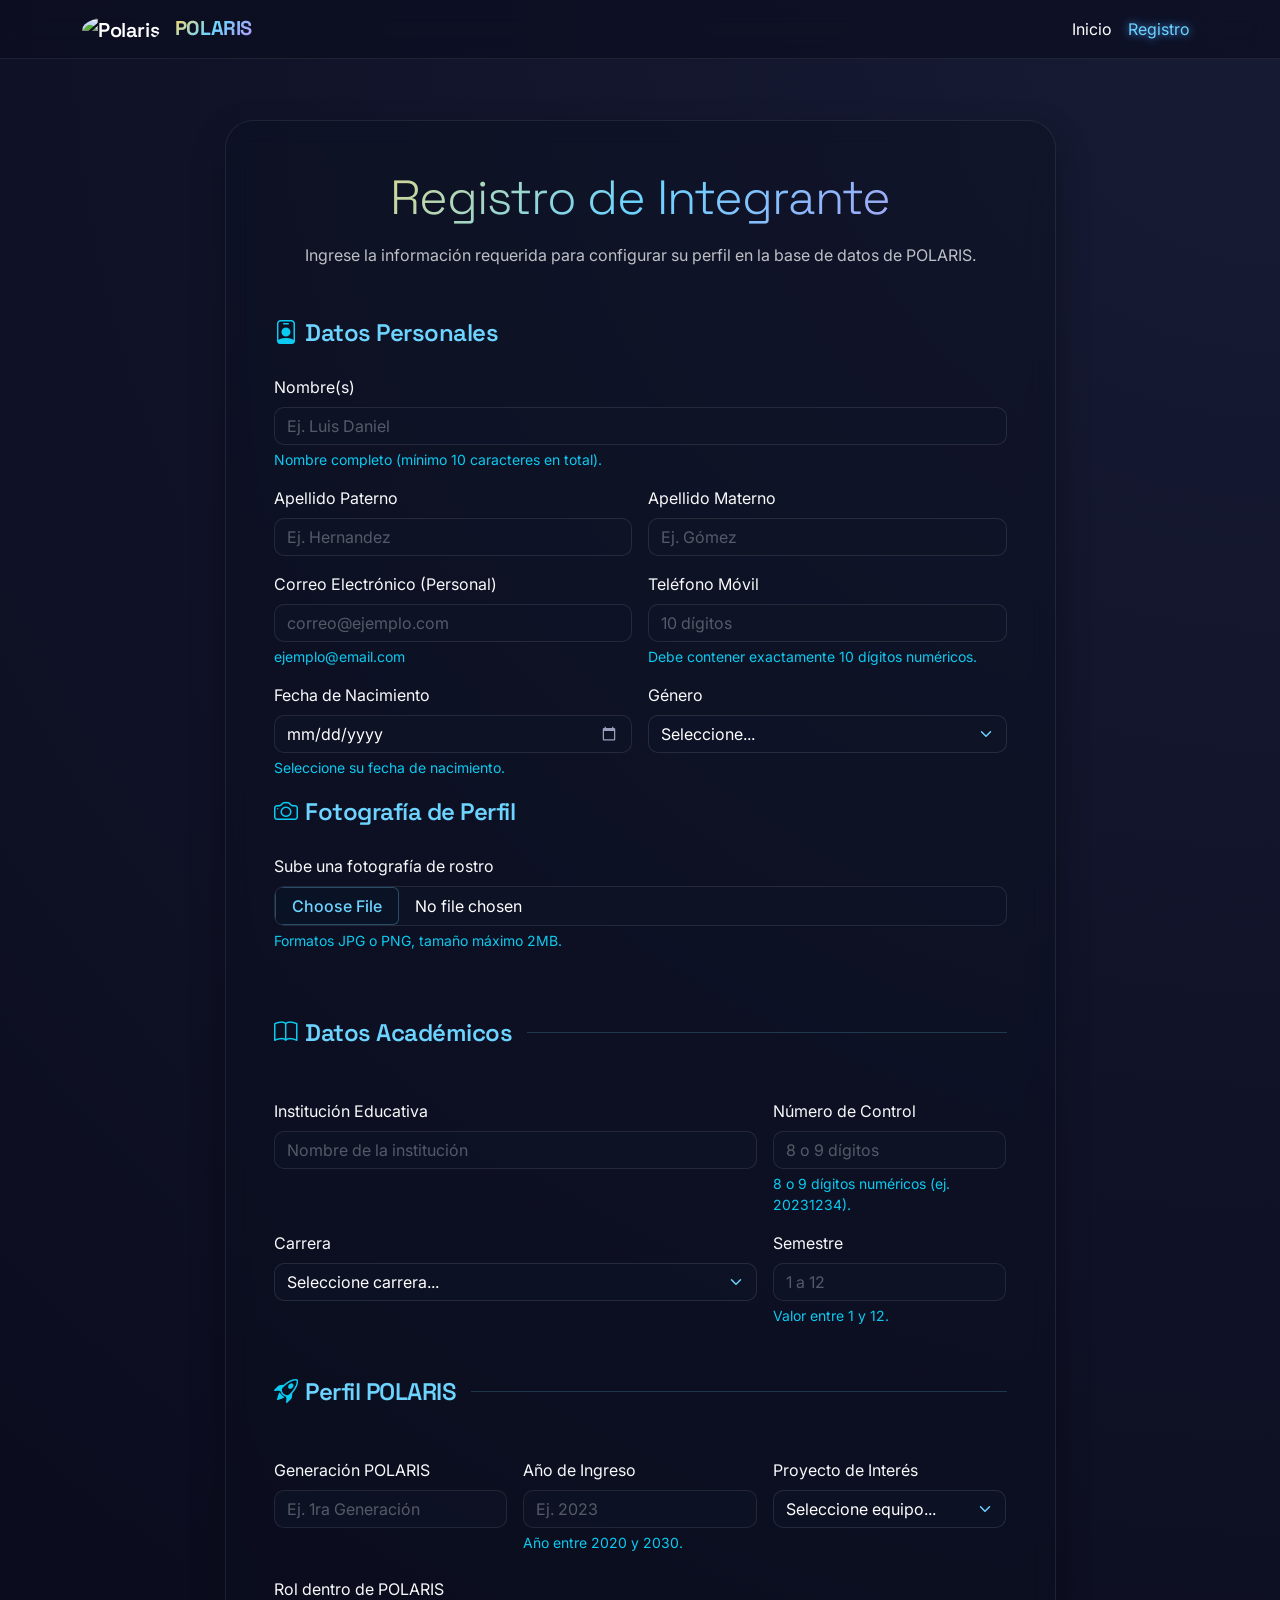
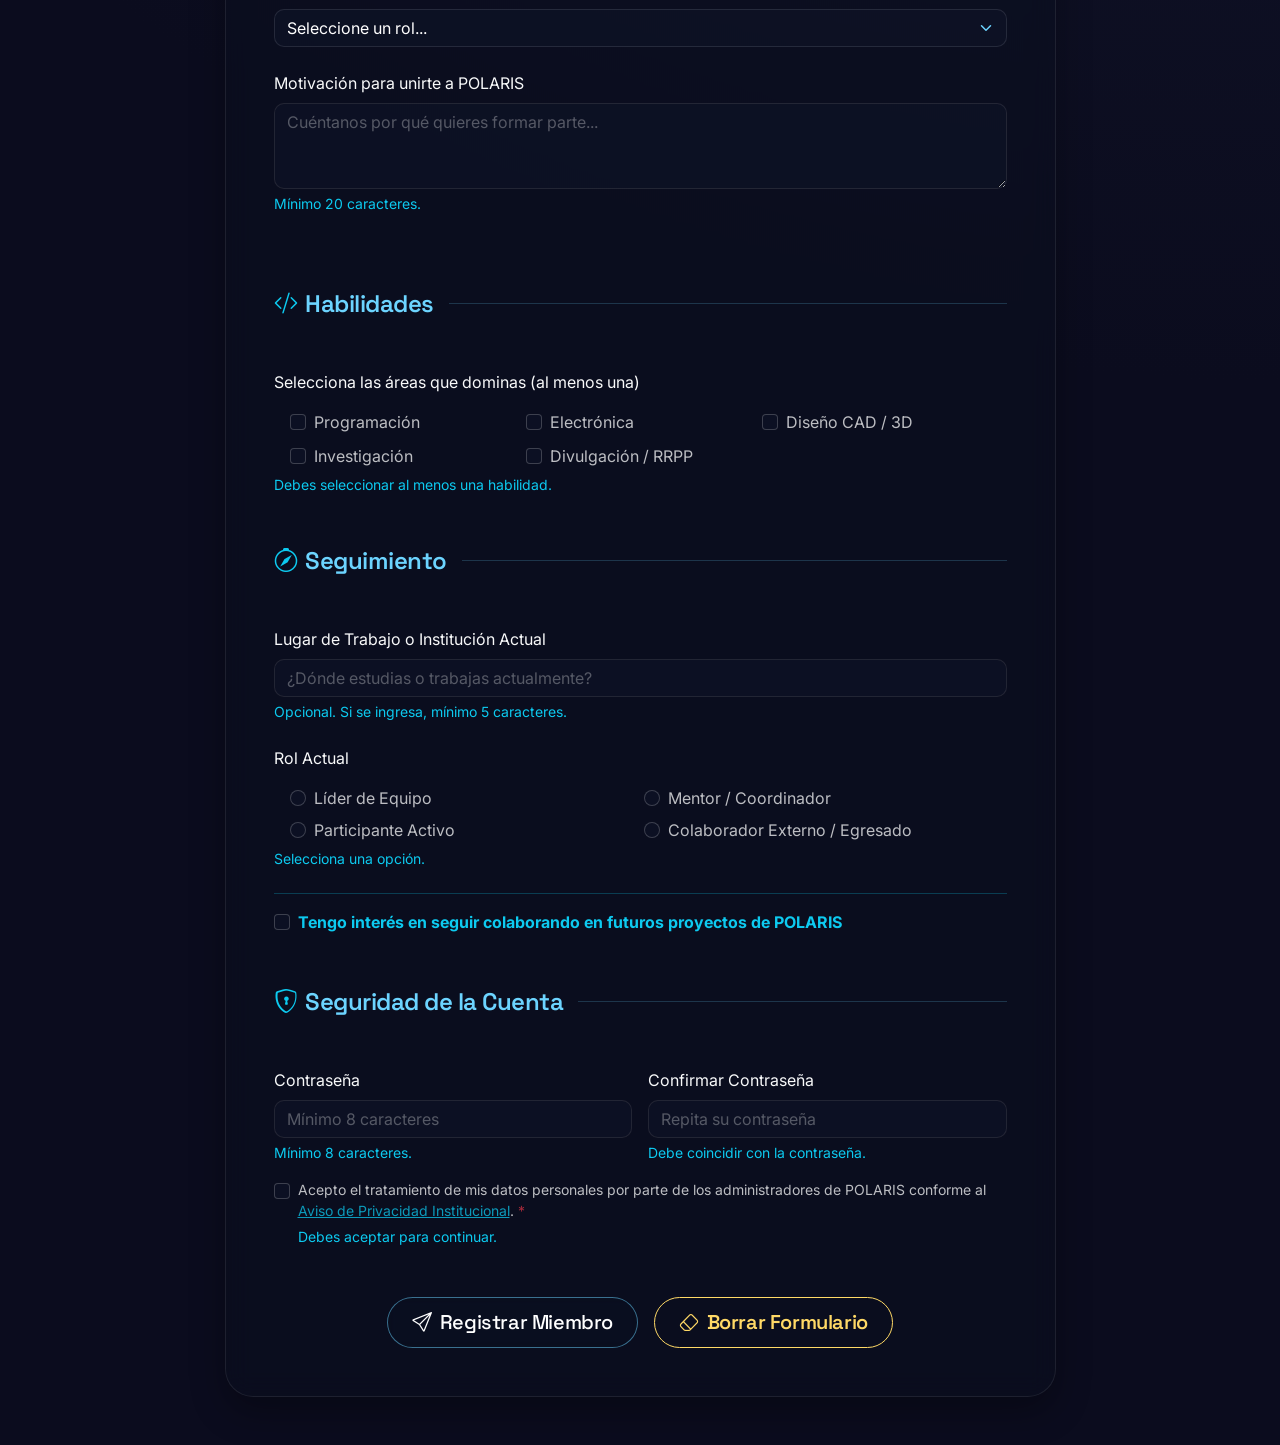
==== commit 20c28e76: "feat: mejorar experiencia de usuario (UX) en formulario POLARIS" ====
--- a/registro.html
+++ b/registro.html
@@ -22,7 +22,7 @@
       </button>
       <div class="collapse navbar-collapse" id="navbarPolaris">
         <ul class="navbar-nav ms-auto mb-2 mb-lg-0">
-          <li class="nav-item"><a class="nav-link" href="index.html">Inicio</a></li>
+          <li class="nav-item"><a class="nav-link" href="main.html">Inicio</a></li>
           <li class="nav-item"><a class="nav-link active text-info" href="registro.html">Registro</a></li>
         </ul>
       </div>
@@ -38,7 +38,7 @@
             <p class="text-light opacity-75">Ingrese la información requerida para configurar su perfil en la base de datos de POLARIS.</p>
           </div>
 
-          <form action="#" method="POST" id="registration-form">
+          <form action="#" method="POST" id="registration-form" novalidate>
             <!-- Mensaje de error general -->
             <div id="form-message" class="alert alert-danger d-none" role="alert"></div>
 
@@ -48,19 +48,20 @@
 
               <div class="mb-3">
                 <label for="first-name" class="form-label text-light">Nombre(s)</label>
-                <input type="text" class="form-control input-espacial" id="first-name" name="first-name" required maxlength="50" placeholder="Ingrese su nombre o nombres">
+                <input type="text" class="form-control input-espacial" id="first-name" name="first-name" required maxlength="50" placeholder="Ej. Luis Daniel">
+                <div class="form-text text-info">Nombre completo (mínimo 10 caracteres en total).</div>
                 <div id="error-first-name" class="invalid-feedback"></div>
               </div>
 
               <div class="row g-3 mb-3">
                 <div class="col-md-6">
                   <label for="last-name-p" class="form-label text-light">Apellido Paterno</label>
-                  <input type="text" class="form-control input-espacial" id="last-name-p" name="last-name-p" required maxlength="30" placeholder="Ingrese su apellido paterno">
+                  <input type="text" class="form-control input-espacial" id="last-name-p" name="last-name-p" required maxlength="30" placeholder="Ej. Hernandez">
                   <div id="error-last-name-p" class="invalid-feedback"></div>
                 </div>
                 <div class="col-md-6">
                   <label for="last-name-m" class="form-label text-light">Apellido Materno</label>
-                  <input type="text" class="form-control input-espacial" id="last-name-m" name="last-name-m" required maxlength="30" placeholder="Ingrese su apellido materno">
+                  <input type="text" class="form-control input-espacial" id="last-name-m" name="last-name-m" required maxlength="30" placeholder="Ej. Gómez">
                   <div id="error-last-name-m" class="invalid-feedback"></div>
                 </div>
               </div>
@@ -69,11 +70,13 @@
                 <div class="col-md-6">
                   <label for="personal-email" class="form-label text-light">Correo Electrónico (Personal)</label>
                   <input type="email" class="form-control input-espacial" id="personal-email" name="personal-email" required maxlength="80" placeholder="correo@ejemplo.com">
+                  <div class="form-text text-info">ejemplo@email.com</div>
                   <div id="error-personal-email" class="invalid-feedback"></div>
                 </div>
                 <div class="col-md-6">
                   <label for="phone" class="form-label text-light">Teléfono Móvil</label>
                   <input type="tel" class="form-control input-espacial" id="phone" name="phone" required placeholder="10 dígitos" pattern="[0-9]{10}" maxlength="10">
+                  <div class="form-text text-info">Debe contener exactamente 10 dígitos numéricos.</div>
                   <div id="error-phone" class="invalid-feedback"></div>
                 </div>
               </div>
@@ -82,6 +85,7 @@
                 <div class="col-md-6">
                   <label for="birth-date" class="form-label text-light">Fecha de Nacimiento</label>
                   <input type="date" class="form-control input-espacial" id="birth-date" name="birth-date" required>
+                  <div class="form-text text-info">Seleccione su fecha de nacimiento.</div>
                   <div id="error-birth-date" class="invalid-feedback"></div>
                 </div>
                 <div class="col-md-6">
@@ -98,8 +102,9 @@
 
               <legend class="fs-4 mb-4 mt-3"><i class="bi bi-camera text-info me-2"></i>Fotografía de Perfil</legend>
               <div class="mb-3">
-                <label for="profile-pic" class="form-label text-light">Sube una fotografía de rostro (formato JPG o PNG, máx. 2MB)</label>
+                <label for="profile-pic" class="form-label text-light">Sube una fotografía de rostro</label>
                 <input type="file" class="form-control input-espacial" id="profile-pic" name="profile-pic" accept="image/png, image/jpeg" required>
+                <div class="form-text text-info">Formatos JPG o PNG, tamaño máximo 2MB.</div>
                 <div id="error-profile-pic" class="invalid-feedback"></div>
               </div>
             </fieldset>
@@ -117,6 +122,7 @@
                 <div class="col-md-4">
                   <label for="student-id" class="form-label text-light">Número de Control</label>
                   <input type="text" class="form-control input-espacial" id="student-id" name="student-id" placeholder="8 o 9 dígitos" pattern="[0-9]{8,9}" maxlength="9" required>
+                  <div class="form-text text-info">8 o 9 dígitos numéricos (ej. 20231234).</div>
                   <div id="error-student-id" class="invalid-feedback"></div>
                 </div>
               </div>
@@ -137,6 +143,7 @@
                 <div class="col-md-4">
                   <label for="semester" class="form-label text-light">Semestre</label>
                   <input type="number" class="form-control input-espacial" id="semester" name="semester" min="1" max="12" required placeholder="1 a 12">
+                  <div class="form-text text-info">Valor entre 1 y 12.</div>
                   <div id="error-semester" class="invalid-feedback"></div>
                 </div>
               </div>
@@ -153,8 +160,9 @@
                   <div id="error-polaris-gen" class="invalid-feedback"></div>
                 </div>
                 <div class="col-md-4">
-                  <label for="admission-year" class="form-label text-light">Año de Ingreso</label>
+                  <label for="admission-year" class="form-label text-light">Año de Ingreso </label>
                   <input type="number" class="form-control input-espacial" id="admission-year" name="admission-year" min="2020" max="2030" placeholder="Ej. 2023" required>
+                  <div class="form-text text-info">Año entre 2020 y 2030.</div>
                   <div id="error-admission-year" class="invalid-feedback"></div>
                 </div>
                 <div class="col-md-4">
@@ -184,13 +192,18 @@
               </div>
 
               <div class="mb-4">
-                <label class="form-label text-light d-block mb-3">Motivación para unirte a POLARIS</label>
+                <label for="motivation" class="form-label text-light">Motivación para unirte a POLARIS</label>
                 <textarea class="form-control input-espacial" id="motivation" name="motivation" rows="3" required placeholder="Cuéntanos por qué quieres formar parte..."></textarea>
+                <div class="form-text text-info">Mínimo 20 caracteres.</div>
                 <div id="error-motivation" class="invalid-feedback"></div>
               </div>
-
-              <div class="mb-4" id="skills-container">
-                <label class="form-label text-light d-block mb-3">Habilidades / Áreas de Dominio (Selecciona las que apliquen)</label>
+            </fieldset>
+
+            <!-- HABILIDADES (separado) -->
+            <fieldset class="mb-5">
+              <legend class="fs-4 mb-4"><i class="bi bi-code-slash text-info me-2"></i>Habilidades</legend>
+              <div id="skills-container">
+                <label class="form-label text-light d-block mb-3">Selecciona las áreas que dominas (al menos una)</label>
                 <div class="row g-2 px-3">
                   <div class="col-md-4 col-sm-6">
                     <div class="form-check custom-checkbox">
@@ -223,17 +236,19 @@
                     </div>
                   </div>
                 </div>
+                <div class="form-text text-info">Debes seleccionar al menos una habilidad.</div>
                 <div id="error-skills" class="invalid-feedback"></div>
               </div>
             </fieldset>
 
             <!-- SEGUIMIENTO Y ESTATUS -->
             <fieldset class="mb-5">
-              <legend class="fs-4 mb-4"><i class="bi bi-compass text-info me-2"></i>Seguimiento y Estatus</legend>
+              <legend class="fs-4 mb-4"><i class="bi bi-compass text-info me-2"></i>Seguimiento</legend>
 
               <div class="mb-4">
                 <label for="current-workplace" class="form-label text-light">Lugar de Trabajo o Institución Actual</label>
                 <input type="text" class="form-control input-espacial" id="current-workplace" name="current-workplace" maxlength="100" placeholder="¿Dónde estudias o trabajas actualmente?">
+                <div class="form-text text-info">Opcional. Si se ingresa, mínimo 5 caracteres.</div>
                 <div id="error-current-workplace" class="invalid-feedback"></div>
               </div>
 
@@ -263,6 +278,7 @@
                     </div>
                   </div>
                 </div>
+                <div class="form-text text-info">Selecciona una opción.</div>
                 <div id="error-current-role" class="invalid-feedback"></div>
               </div>
 
@@ -281,11 +297,13 @@
                 <div class="col-md-6">
                   <label for="password" class="form-label text-light">Contraseña</label>
                   <input type="password" class="form-control input-espacial" id="password" name="password" required minlength="8" maxlength="20" placeholder="Mínimo 8 caracteres">
+                  <div class="form-text text-info">Mínimo 8 caracteres.</div>
                   <div id="error-password" class="invalid-feedback"></div>
                 </div>
                 <div class="col-md-6">
                   <label for="confirm-password" class="form-label text-light">Confirmar Contraseña</label>
                   <input type="password" class="form-control input-espacial" id="confirm-password" name="confirm-password" required minlength="8" maxlength="20" placeholder="Repita su contraseña">
+                  <div class="form-text text-info">Debe coincidir con la contraseña.</div>
                   <div id="error-confirm-password" class="invalid-feedback"></div>
                 </div>
               </div>
@@ -293,8 +311,9 @@
               <div class="form-check custom-checkbox mt-3">
                 <input class="form-check-input input-espacial-check" type="checkbox" value="aceptado" id="privacyPolicy" name="privacyPolicy" required>
                 <label class="form-check-label text-light small opacity-75" for="privacyPolicy">
-                  Acepto el tratamiento de mis datos personales por parte de los administradores de POLARIS conforme al <a href="#" class="text-info">Aviso de Privacidad Institucional</a>.
+                  Acepto el tratamiento de mis datos personales por parte de los administradores de POLARIS conforme al <a href="#" class="text-info">Aviso de Privacidad Institucional</a>. <span class="text-danger">*</span>
                 </label>
+                <div class="form-text text-info">Debes aceptar para continuar.</div>
                 <div id="error-privacyPolicy" class="invalid-feedback"></div>
               </div>
             </fieldset>
